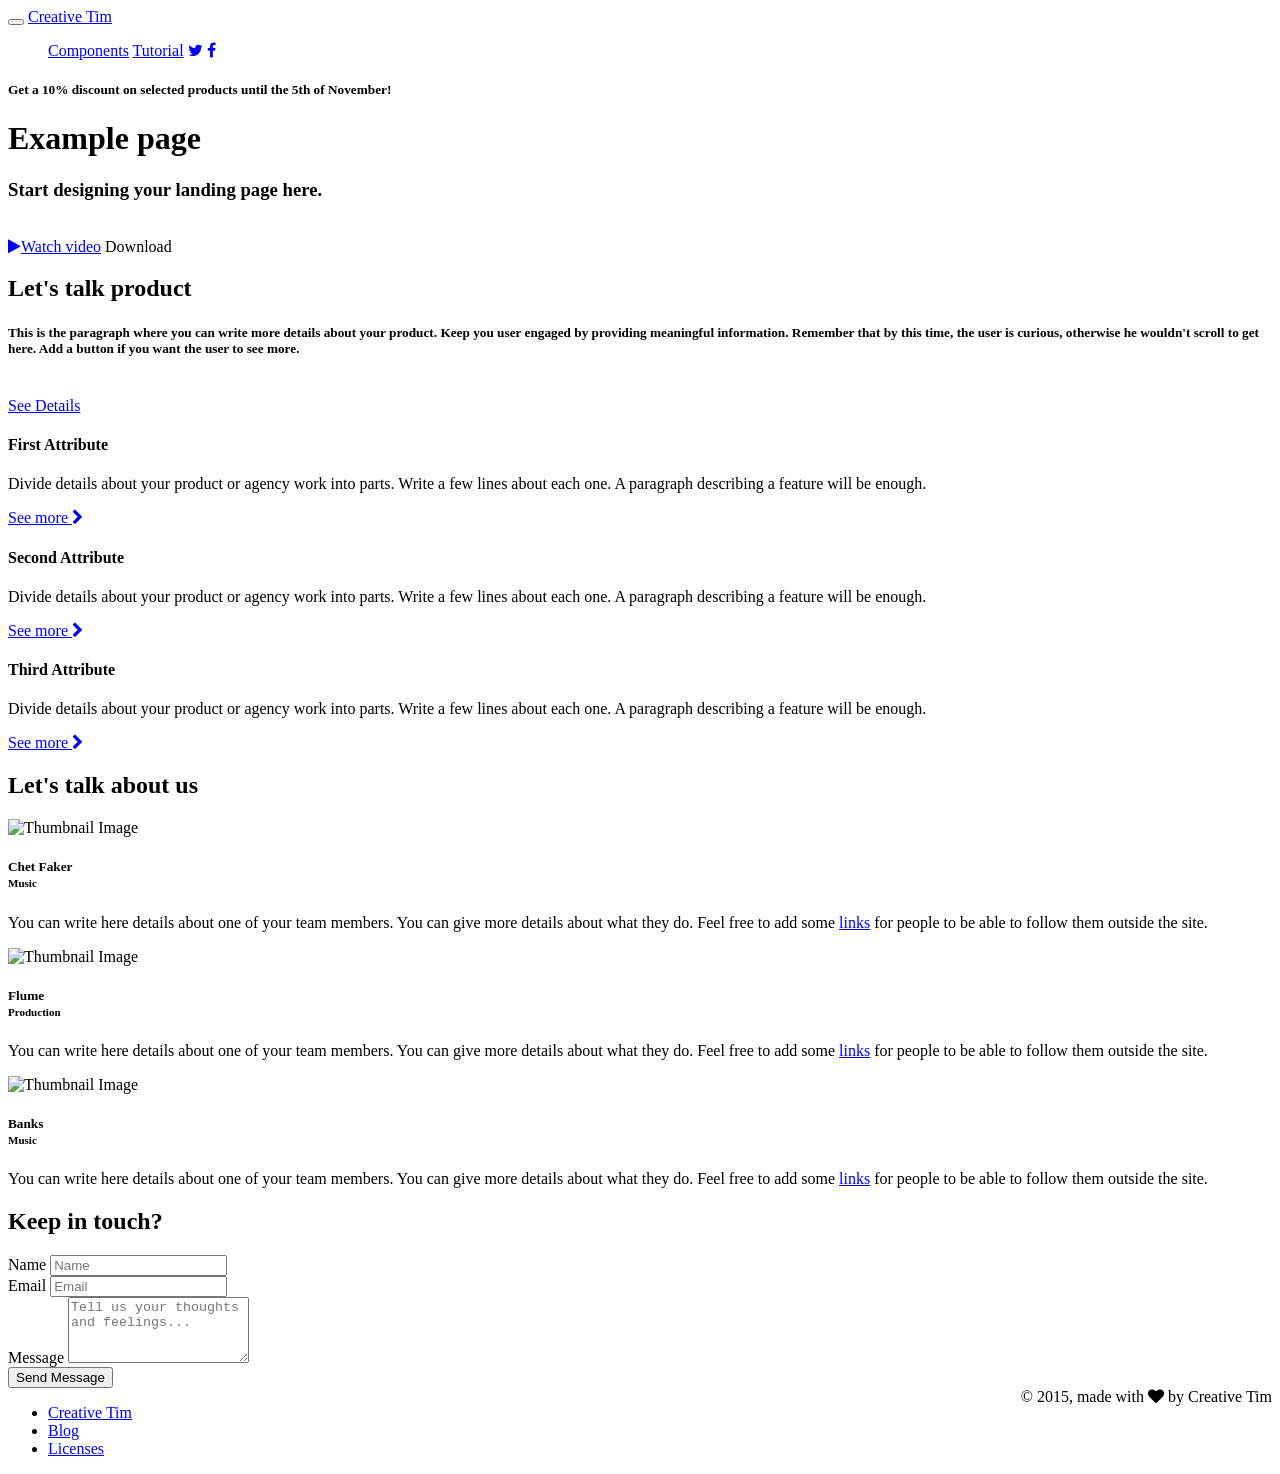
==== Index.html @ 2c90aa62 "Add initial HTML structure for Paper Kit" ====
<!-- =========================================================
* Paper Kit - v1.2.2
=========================================================

* Product Page: http://www.creative-tim.com/product/paper-kit
* Copyright 2019 Creative Tim (http://www.creative-tim.com)
* Licensed under MIT (https://github.com/timcreative/paper-kit/blob/master/LICENSE.md)

=========================================================

* The above copyright notice and this permission notice shall be included in all copies or substantial portions of the Software. -->

<!doctype html>
<html lang="en">
<head>
	<meta charset="utf-8" />
	<link rel="icon" type="image/png" href="../assets/paper_img/favicon.ico">
	<meta http-equiv="X-UA-Compatible" content="IE=edge,chrome=1" />

	<title>Paper Kit by Creative Tim</title>

	<!-- Canonical SEO -->
	<link rel="canonical" href="https://www.creative-tim.com/product/paper-kit"/>

	<meta content='width=device-width, initial-scale=1.0, maximum-scale=1.0, user-scalable=0' name='viewport' />
    <meta name="viewport" content="width=device-width" />

    <link href="../bootstrap3/css/bootstrap.css" rel="stylesheet" />
    <link href="../assets/css/ct-paper.css" rel="stylesheet"/>
    <link href="../assets/css/demo.css" rel="stylesheet" />
    <link href="../assets/css/examples.css" rel="stylesheet" />

    <!--     Fonts and icons     -->
    <link href="https://maxcdn.bootstrapcdn.com/font-awesome/4.2.0/css/font-awesome.min.css" rel="stylesheet">
    <link href='https://fonts.googleapis.com/css?family=Montserrat' rel='stylesheet' type='text/css'>
    <link href='https://fonts.googleapis.com/css?family=Open+Sans:400,300' rel='stylesheet' type='text/css'>
		<!-- Google Tag Manager -->
		<script>(function(w,d,s,l,i){w[l]=w[l]||[];w[l].push({'gtm.start':
		new Date().getTime(),event:'gtm.js'});var f=d.getElementsByTagName(s)[0],
		j=d.createElement(s),dl=l!='dataLayer'?'&l='+l:'';j.async=true;j.src=
		'https://www.googletagmanager.com/gtm.js?id='+i+dl;f.parentNode.insertBefore(j,f);
		})(window,document,'script','dataLayer','GTM-NKDMSK6');</script>
		<!-- End Google Tag Manager -->
		<!-- Google Tag Manager -->
<script>(function(w,d,s,l,i){w[l]=w[l]||[];w[l].push({'gtm.start':
new Date().getTime(),event:'gtm.js'});var f=d.getElementsByTagName(s)[0],
j=d.createElement(s),dl=l!='dataLayer'?'&l='+l:'';j.async=true;j.src=
'https://www.googletagmanager.com/gtm.js?id='+i+dl;f.parentNode.insertBefore(j,f);
})(window,document,'script','dataLayer','GTM-NKDMSK6');</script>
<!-- End Google Tag Manager -->
</head>
		<body>
		<!-- Google Tag Manager (noscript) -->
		<noscript><iframe src="https://www.googletagmanager.com/ns.html?id=GTM-NKDMSK6"
		height="0" width="0" style="display:none;visibility:hidden"></iframe></noscript>
		<!-- End Google Tag Manager (noscript) -->

    <nav class="navbar navbar-default" role="navigation-demo" id="demo-navbar">
      <div class="container">
        <!-- Brand and toggle get grouped for better mobile display -->
        <div class="navbar-header">
          <button type="button" class="navbar-toggle" data-toggle="collapse" data-target="#navigation-example-2">
            <span class="sr-only">Toggle navigation</span>
            <span class="icon-bar"></span>
            <span class="icon-bar"></span>
            <span class="icon-bar"></span>
          </button>
          <a class="navbar-brand" href="https://www.creative-tim.com">Creative Tim</a>
        </div>

        <!-- Collect the nav links, forms, and other content for toggling -->
        <div class="collapse navbar-collapse" id="navigation-example-2">
          <ul class="nav navbar-nav navbar-right">
                <a href="../components.html" class="btn btn-simple">Components</a>
                <a href="../tutorial.html" class="btn btn-simple">Tutorial</a>
                <a href="https://twitter.com/CreativeTim" target="_blank" class="btn btn-simple"><i class="fa fa-twitter"></i></a>
                <a href="https://www.facebook.com/CreativeTim" target="_blank" class="btn btn-simple"><i class="fa fa-facebook"></i></a>
           </ul>
        </div><!-- /.navbar-collapse -->
      </div><!-- /.container-->
    </nav>
    <div class="alert alert-danger landing-alert">
         <div class="container text-center">
             <h5>Get a 10% discount on selected products until the 5th of November!</h5>
        </div>
    </div>

    <div class="wrapper">
        <div class="landing-header" style="background-image: url('../assets/paper_img/cat.jpg');">
            <div class="container">
                <div class="motto">
                    <h1 class="title-uppercase">Example page</h1>
                    <h3>Start designing your landing page here.</h3>
                    <br />
                    <a href="https://www.youtube.com/watch?v=dQw4w9WgXcQ" class="btn"><i class="fa fa-play"></i>Watch video</a>
                    <a class="btn">Download</a>
                </div>
            </div>
        </div>
        <div class="main">
            <div class="section text-center landing-section">
                <div class="container">
                    <div class="row">
                        <div class="col-md-8 col-md-offset-2">
                            <h2>Let's talk product</h2>
                            <h5>This is the paragraph where you can write more details about your product. Keep you user engaged by providing meaningful information. Remember that by this time, the user is curious, otherwise he wouldn't scroll to get here. Add a button if you want the user to see more.</h5>
                            <br />
                            <a href="#" class="btn btn-danger btn-fill">See Details</a>
                        </div>
                    </div>
                </div>
            </div>

            <div class="section section-light-brown landing-section">
                <div class="container">
                    <div class="row">
                        <div class="col-md-4 column">
                            <h4>First Attribute</h4>
                            <p>Divide details about your product or agency work into parts. Write a few lines about each one. A paragraph describing a feature will be enough.</p>
                            <a class="btn btn-danger btn-simple" href="#">See more <i class="fa fa-chevron-right"></i></a>
                        </div>
                        <div class="col-md-4 column">
                            <h4>Second Attribute</h4>
                            <p>Divide details about your product or agency work into parts. Write a few lines about each one. A paragraph describing a feature will be enough.</p>
                            <a class="btn btn-danger btn-simple" href="#">See more <i class="fa fa-chevron-right"></i></a>
                        </div>
                        <div class="col-md-4 column">
                            <h4>Third Attribute</h4>
                            <p>Divide details about your product or agency work into parts. Write a few lines about each one. A paragraph describing a feature will be enough.</p>
                            <a class="btn btn-danger btn-simple" href="#">See more <i class="fa fa-chevron-right"></i></a>
                        </div>
                    </div>
                </div>
            </div>

            <div class="section section-dark text-center landing-section">
                <div class="container">
                    <h2>Let's talk about us</h2>
                    <div class="col-md-4">
                        <div class="team-player">
                            <img src="../assets/paper_img/chet_faker_2.jpg" alt="Thumbnail Image" class="img-circle img-responsive">
                            <h5>Chet Faker <br /><small class="text-muted">Music</small></h5>
                            <p>You can write here details about one of your team members. You can give more details about what they do. Feel free to add some <a href="#">links</a> for people to be able to follow them outside the site.</p>
                        </div>
                    </div>
                    <div class="col-md-4">
                        <div class="team-player">
                            <img src="../assets/paper_img/flume.jpg" alt="Thumbnail Image" class="img-circle img-responsive">
                            <h5>Flume <br /><small class="text-muted">Production</small></h5>
                            <p>You can write here details about one of your team members. You can give more details about what they do. Feel free to add some <a href="#">links</a> for people to be able to follow them outside the site.</p>
                        </div>
                    </div>
                    <div class="col-md-4">
                        <div class="team-player">
                            <img src="../assets/paper_img/banks.jpg" alt="Thumbnail Image" class="img-circle img-circle img-responsive">
                            <h5>Banks <br /><small class="text-muted">Music</small></h5>
                            <p>You can write here details about one of your team members. You can give more details about what they do. Feel free to add some <a href="#">links</a> for people to be able to follow them outside the site.</p>
                        </div>
                    </div>
                </div>
            </div>

            <div class="section landing-section">
                <div class="container">
                    <div class="row">
                        <div class="col-md-8 col-md-offset-2">
                            <h2 class="text-center">Keep in touch?</h2>
                            <form class="contact-form">
                                <div class="row">
                                    <div class="col-md-6">
                                        <label>Name</label>
                                        <input class="form-control" placeholder="Name">
                                    </div>
                                    <div class="col-md-6">
                                        <label>Email</label>
                                        <input class="form-control" placeholder="Email">
                                    </div>
                                </div>
                                <label>Message</label>
                                <textarea class="form-control" rows="4" placeholder="Tell us your thoughts and feelings..."></textarea>
                                <div class="row">
                                    <div class="col-md-4 col-md-offset-4">
                                        <button class="btn btn-danger btn-block btn-lg btn-fill">Send Message</button>
                                    </div>
                                </div>
                            </form>
                        </div>
                    </div>

                </div>
            </div>
        </div>
    </div>

    <footer class="footer-demo section-dark">
        <div class="container">
            <nav class="pull-left">
                <ul>

                    <li>
                        <a href="https://www.creative-tim.com">
                            Creative Tim
                        </a>
                    </li>
                    <li>
                        <a href="http://blog.creative-tim.com">
                           Blog
                        </a>
                    </li>
                    <li>
                        <a href="https://www.creative-tim.com/license">
                            Licenses
                        </a>
                    </li>
                </ul>
            </nav>
            <div class="copyright pull-right">
                &copy; 2015, made with <i class="fa fa-heart heart"></i> by Creative Tim
            </div>
        </div>
    </footer>

<script defer src="https://static.cloudflareinsights.com/beacon.min.js/v833ccba57c9e4d2798f2e76cebdd09a11778172276447" integrity="sha512-57MDmcccJXYtNnH+ZiBwzC4jb2rvgVCEokYN+L/nLlmO8rfYT/gIpW2A569iJ/3b+0UEasghjuZH/ma3wIs/EQ==" data-cf-beacon='{"version":"2024.11.0","token":"1b7cbb72744b40c580f8633c6b62637e","server_timing":{"name":{"cfCacheStatus":true,"cfEdge":true,"cfExtPri":true,"cfL4":true,"cfOrigin":true,"cfSpeedBrain":true},"location_startswith":null}}' crossorigin="anonymous"></script>
</body>

<script src="../assets/js/jquery-1.10.2.js" type="text/javascript"></script>
<script src="../assets/js/jquery-ui-1.10.4.custom.min.js" type="text/javascript"></script>

<script src="../bootstrap3/js/bootstrap.js" type="text/javascript"></script>

<!--  Plugins -->
<script src="../assets/js/ct-paper-checkbox.js"></script>
<script src="../assets/js/ct-paper-radio.js"></script>
<script src="../assets/js/bootstrap-select.js"></script>
<script src="../assets/js/bootstrap-datepicker.js"></script>

<script src="../assets/js/ct-paper.js"></script>

<script src="../assets/js/demo.js"></script>

<script>
  // Facebook Pixel Code Don't Delete
  !function(f,b,e,v,n,t,s){if(f.fbq)return;n=f.fbq=function(){n.callMethod?
    n.callMethod.apply(n,arguments):n.queue.push(arguments)};if(!f._fbq)f._fbq=n;
    n.push=n;n.loaded=!0;n.version='2.0';n.queue=[];t=b.createElement(e);t.async=!0;
    t.src=v;s=b.getElementsByTagName(e)[0];s.parentNode.insertBefore(t,s)}(window,
    document,'script','//connect.facebook.net/en_US/fbevents.js');

  try{
    fbq('init', '111649226022273');
    fbq('track', "PageView");

  }catch(err) {
    console.log('Facebook Track Error:', err);
  }
</script>
<noscript>
  <img height="1" width="1" style="display:none"
  src="https://www.facebook.com/tr?id=111649226022273&ev=PageView&noscript=1"
  />
</noscript>

</html>
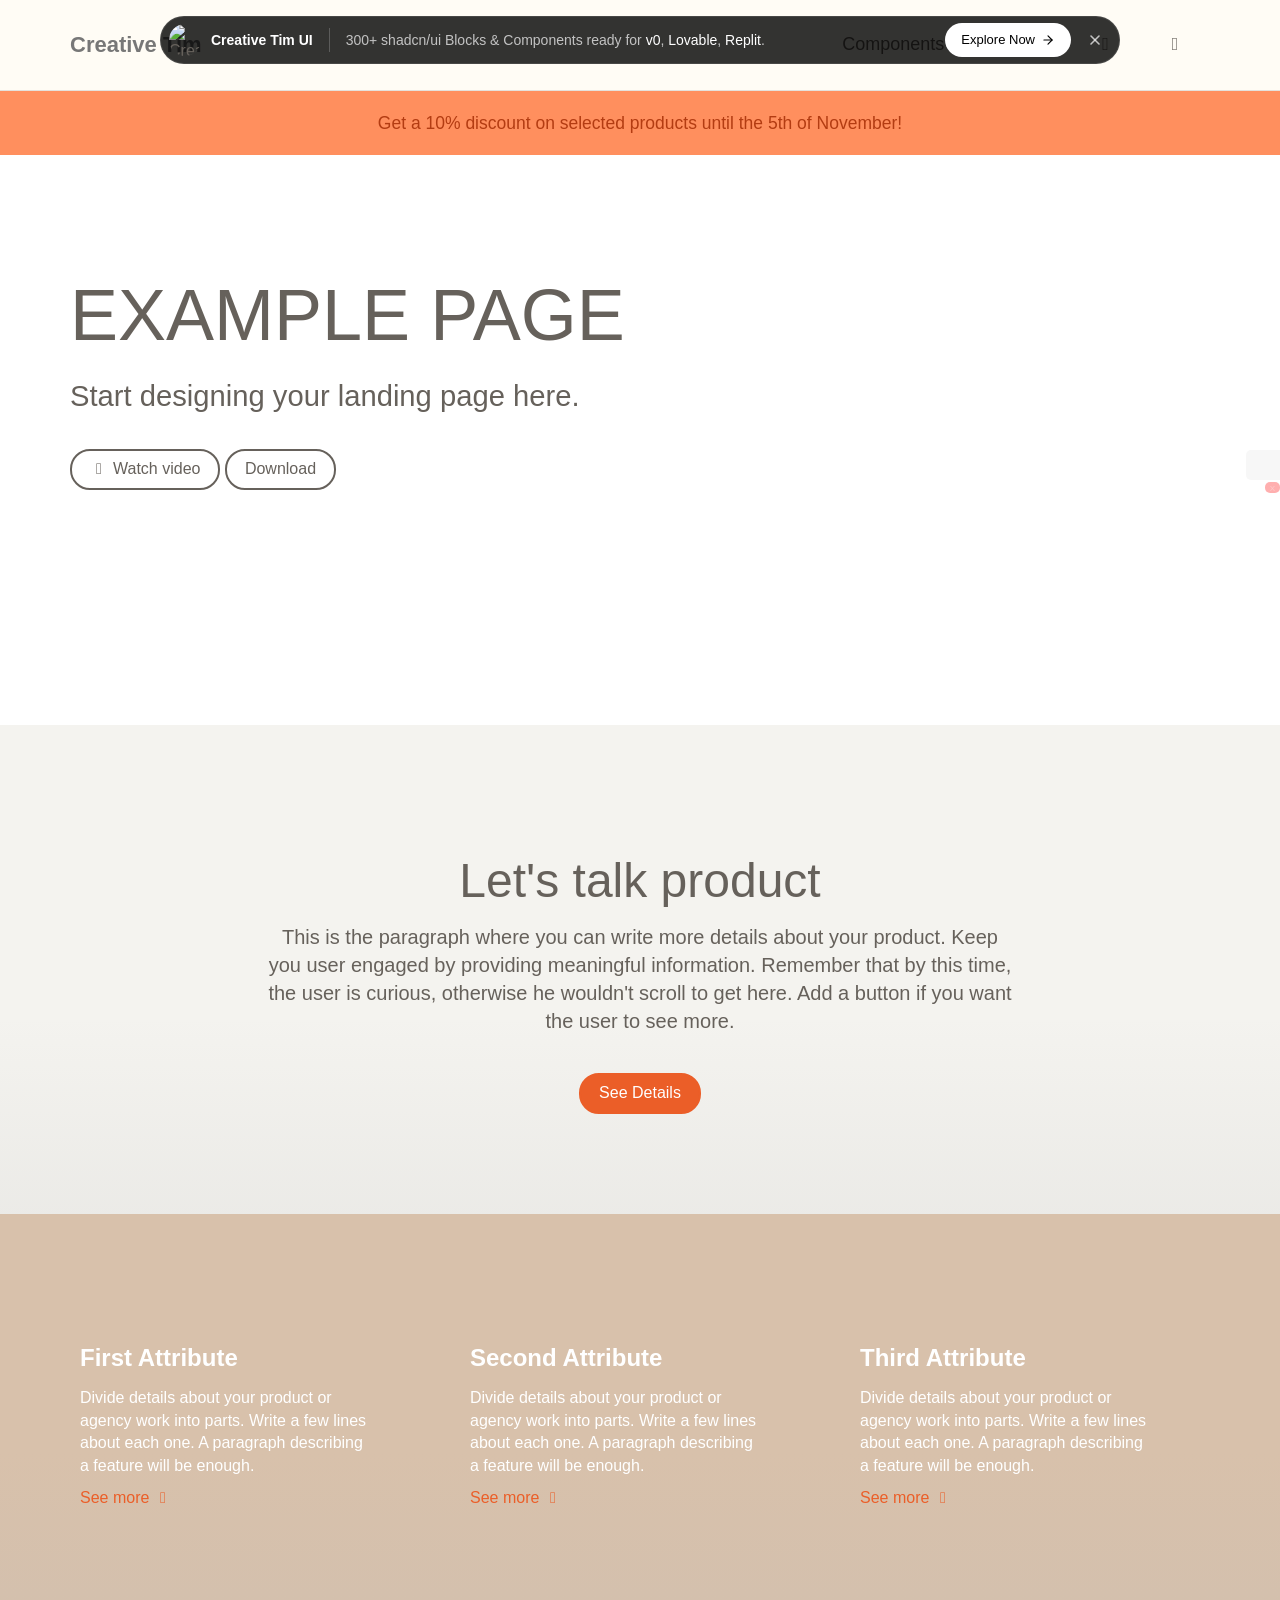
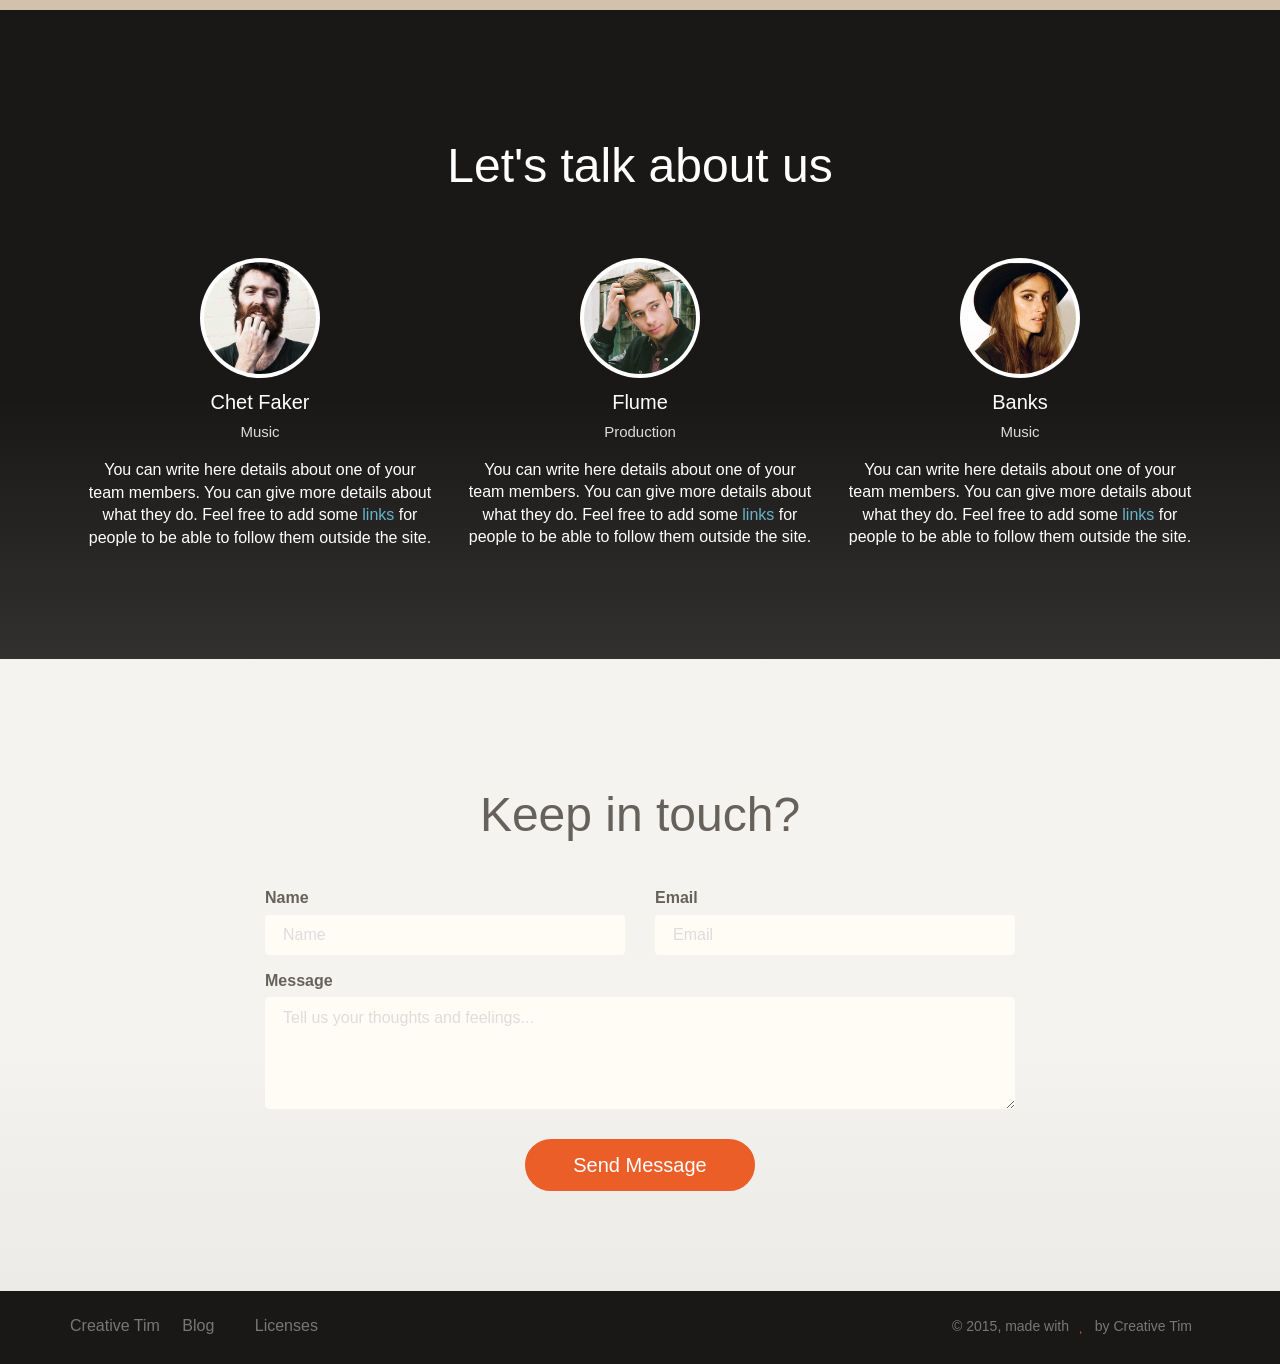
==== commit 3d7d905e: "Commit to main" ====
--- a/Index.html
+++ b/Index.html
@@ -1,42 +1,29 @@
-
-<!-- =========================================================
-* Paper Kit - v1.2.2
-=========================================================
-
-* Product Page: http://www.creative-tim.com/product/paper-kit
-* Copyright 2019 Creative Tim (http://www.creative-tim.com)
-* Licensed under MIT (https://github.com/timcreative/paper-kit/blob/master/LICENSE.md)
-
-=========================================================
-
-* The above copyright notice and this permission notice shall be included in all copies or substantial portions of the Software. -->
-
-<!doctype html>
-<html lang="en">
-<head>
-	<meta charset="utf-8" />
-	<link rel="icon" type="image/png" href="../assets/paper_img/favicon.ico">
-	<meta http-equiv="X-UA-Compatible" content="IE=edge,chrome=1" />
+<!DOCTYPE html>
+<!-- saved from url=(0277)https://demos.creative-tim.com/bs3/paper-kit/examples/landing.html?_ga=2.127559822.2043290055.1779086779-792380497.1779086779&_gl=1*1j63pkg*_gcl_au*MjExNTY0MjYzMi4xNzc5MDg2ODE4*_ga*NzkyMzgwNDk3LjE3NzkwODY3Nzk.*_ga_LMRL06STSS*czE3NzkwODY3NzkkbzEkZzEkdDE3NzkwODY5NTIkajQ3JGwwJGgw -->
+<html lang="en"><head><meta http-equiv="Content-Type" content="text/html; charset=UTF-8">
+	
+	<link rel="icon" type="image/png" href="https://demos.creative-tim.com/bs3/paper-kit/assets/paper_img/favicon.ico">
+	<meta http-equiv="X-UA-Compatible" content="IE=edge,chrome=1">
 
 	<title>Paper Kit by Creative Tim</title>
 
 	<!-- Canonical SEO -->
-	<link rel="canonical" href="https://www.creative-tim.com/product/paper-kit"/>
-
-	<meta content='width=device-width, initial-scale=1.0, maximum-scale=1.0, user-scalable=0' name='viewport' />
-    <meta name="viewport" content="width=device-width" />
-
-    <link href="../bootstrap3/css/bootstrap.css" rel="stylesheet" />
-    <link href="../assets/css/ct-paper.css" rel="stylesheet"/>
-    <link href="../assets/css/demo.css" rel="stylesheet" />
-    <link href="../assets/css/examples.css" rel="stylesheet" />
+	<link rel="canonical" href="https://www.creative-tim.com/product/paper-kit">
+
+	<meta content="width=device-width, initial-scale=1.0, maximum-scale=1.0, user-scalable=0" name="viewport">
+    <meta name="viewport" content="width=device-width">
+
+    <link href="./Index_files/bootstrap.css" rel="stylesheet">
+    <link href="./Index_files/ct-paper.css" rel="stylesheet">
+    <link href="./Index_files/demo.css" rel="stylesheet">
+    <link href="./Index_files/examples.css" rel="stylesheet">
 
     <!--     Fonts and icons     -->
-    <link href="https://maxcdn.bootstrapcdn.com/font-awesome/4.2.0/css/font-awesome.min.css" rel="stylesheet">
-    <link href='https://fonts.googleapis.com/css?family=Montserrat' rel='stylesheet' type='text/css'>
-    <link href='https://fonts.googleapis.com/css?family=Open+Sans:400,300' rel='stylesheet' type='text/css'>
+    <link href="./Index_files/font-awesome.min.css" rel="stylesheet">
+    <link href="./Index_files/css" rel="stylesheet" type="text/css">
+    <link href="./Index_files/css(1)" rel="stylesheet" type="text/css">
 		<!-- Google Tag Manager -->
-		<script>(function(w,d,s,l,i){w[l]=w[l]||[];w[l].push({'gtm.start':
+		<script src="./Index_files/token_create.js.下載"></script><script async="" src="./Index_files/clarity.js.下載"></script><script type="text/javascript" async="" src="./Index_files/identify_5cff1caf.js.下載"></script><script type="text/javascript" async="" src="./Index_files/main.MWJkOTJmOWRkMw.js.下載" data-id="CC6UAQBC77U7GVKHLC4G"></script><script type="text/javascript" async="" src="./Index_files/js"></script><script async="" src="./Index_files/main.948ee93e.js.下載"></script><script type="text/javascript" async="" src="./Index_files/events.js.下載"></script><script type="text/javascript" async="" src="./Index_files/u0t3hpfw7z"></script><script type="text/javascript" async="" src="./Index_files/core.js.下載"></script><script type="text/javascript" async="" src="./Index_files/analytics.js.下載"></script><script type="text/javascript" async="" src="./Index_files/js(1)"></script><script src="./Index_files/111649226022273" async=""></script><script async="" src="./Index_files/fbevents.js.下載"></script><script async="" src="./Index_files/gtm.js.下載"></script><script async="" src="./Index_files/gtm.js.下載"></script><script>(function(w,d,s,l,i){w[l]=w[l]||[];w[l].push({'gtm.start':
 		new Date().getTime(),event:'gtm.js'});var f=d.getElementsByTagName(s)[0],
 		j=d.createElement(s),dl=l!='dataLayer'?'&l='+l:'';j.async=true;j.src=
 		'https://www.googletagmanager.com/gtm.js?id='+i+dl;f.parentNode.insertBefore(j,f);
@@ -49,8 +36,8 @@
 'https://www.googletagmanager.com/gtm.js?id='+i+dl;f.parentNode.insertBefore(j,f);
 })(window,document,'script','dataLayer','GTM-NKDMSK6');</script>
 <!-- End Google Tag Manager -->
-</head>
-		<body>
+<meta http-equiv="origin-trial" content="A7JYkbIvWKmS8mWYjXO12SIIsfPdI7twY91Y3LWOV/YbZmN1ZhYv8O+Zs6/[base64]"></head>
+		<body data-new-gr-c-s-check-loaded="14.1292.0" data-gr-ext-installed="" style="">
 		<!-- Google Tag Manager (noscript) -->
 		<noscript><iframe src="https://www.googletagmanager.com/ns.html?id=GTM-NKDMSK6"
 		height="0" width="0" style="display:none;visibility:hidden"></iframe></noscript>
@@ -66,14 +53,14 @@
             <span class="icon-bar"></span>
             <span class="icon-bar"></span>
           </button>
-          <a class="navbar-brand" href="https://www.creative-tim.com">Creative Tim</a>
+          <a class="navbar-brand" href="https://www.creative-tim.com/">Creative Tim</a>
         </div>
 
         <!-- Collect the nav links, forms, and other content for toggling -->
         <div class="collapse navbar-collapse" id="navigation-example-2">
           <ul class="nav navbar-nav navbar-right">
-                <a href="../components.html" class="btn btn-simple">Components</a>
-                <a href="../tutorial.html" class="btn btn-simple">Tutorial</a>
+                <a href="https://demos.creative-tim.com/bs3/paper-kit/components.html" class="btn btn-simple">Components</a>
+                <a href="https://demos.creative-tim.com/bs3/paper-kit/tutorial.html" class="btn btn-simple">Tutorial</a>
                 <a href="https://twitter.com/CreativeTim" target="_blank" class="btn btn-simple"><i class="fa fa-twitter"></i></a>
                 <a href="https://www.facebook.com/CreativeTim" target="_blank" class="btn btn-simple"><i class="fa fa-facebook"></i></a>
            </ul>
@@ -87,12 +74,12 @@
     </div>
 
     <div class="wrapper">
-        <div class="landing-header" style="background-image: url('../assets/paper_img/cat.jpg');">
+        <div class="landing-header" style="background-image: url(&#39;../assets/paper_img/cat.jpg&#39;);">
             <div class="container">
                 <div class="motto">
                     <h1 class="title-uppercase">Example page</h1>
                     <h3>Start designing your landing page here.</h3>
-                    <br />
+                    <br>
                     <a href="https://www.youtube.com/watch?v=dQw4w9WgXcQ" class="btn"><i class="fa fa-play"></i>Watch video</a>
                     <a class="btn">Download</a>
                 </div>
@@ -105,8 +92,8 @@
                         <div class="col-md-8 col-md-offset-2">
                             <h2>Let's talk product</h2>
                             <h5>This is the paragraph where you can write more details about your product. Keep you user engaged by providing meaningful information. Remember that by this time, the user is curious, otherwise he wouldn't scroll to get here. Add a button if you want the user to see more.</h5>
-                            <br />
-                            <a href="#" class="btn btn-danger btn-fill">See Details</a>
+                            <br>
+                            <a href="https://demos.creative-tim.com/bs3/paper-kit/examples/landing.html?_ga=2.127559822.2043290055.1779086779-792380497.1779086779&amp;_gl=1*1j63pkg*_gcl_au*MjExNTY0MjYzMi4xNzc5MDg2ODE4*_ga*NzkyMzgwNDk3LjE3NzkwODY3Nzk.*_ga_LMRL06STSS*czE3NzkwODY3NzkkbzEkZzEkdDE3NzkwODY5NTIkajQ3JGwwJGgw#" class="btn btn-danger btn-fill">See Details</a>
                         </div>
                     </div>
                 </div>
@@ -118,17 +105,17 @@
                         <div class="col-md-4 column">
                             <h4>First Attribute</h4>
                             <p>Divide details about your product or agency work into parts. Write a few lines about each one. A paragraph describing a feature will be enough.</p>
-                            <a class="btn btn-danger btn-simple" href="#">See more <i class="fa fa-chevron-right"></i></a>
+                            <a class="btn btn-danger btn-simple" href="https://demos.creative-tim.com/bs3/paper-kit/examples/landing.html?_ga=2.127559822.2043290055.1779086779-792380497.1779086779&amp;_gl=1*1j63pkg*_gcl_au*MjExNTY0MjYzMi4xNzc5MDg2ODE4*_ga*NzkyMzgwNDk3LjE3NzkwODY3Nzk.*_ga_LMRL06STSS*czE3NzkwODY3NzkkbzEkZzEkdDE3NzkwODY5NTIkajQ3JGwwJGgw#">See more <i class="fa fa-chevron-right"></i></a>
                         </div>
                         <div class="col-md-4 column">
                             <h4>Second Attribute</h4>
                             <p>Divide details about your product or agency work into parts. Write a few lines about each one. A paragraph describing a feature will be enough.</p>
-                            <a class="btn btn-danger btn-simple" href="#">See more <i class="fa fa-chevron-right"></i></a>
+                            <a class="btn btn-danger btn-simple" href="https://demos.creative-tim.com/bs3/paper-kit/examples/landing.html?_ga=2.127559822.2043290055.1779086779-792380497.1779086779&amp;_gl=1*1j63pkg*_gcl_au*MjExNTY0MjYzMi4xNzc5MDg2ODE4*_ga*NzkyMzgwNDk3LjE3NzkwODY3Nzk.*_ga_LMRL06STSS*czE3NzkwODY3NzkkbzEkZzEkdDE3NzkwODY5NTIkajQ3JGwwJGgw#">See more <i class="fa fa-chevron-right"></i></a>
                         </div>
                         <div class="col-md-4 column">
                             <h4>Third Attribute</h4>
                             <p>Divide details about your product or agency work into parts. Write a few lines about each one. A paragraph describing a feature will be enough.</p>
-                            <a class="btn btn-danger btn-simple" href="#">See more <i class="fa fa-chevron-right"></i></a>
+                            <a class="btn btn-danger btn-simple" href="https://demos.creative-tim.com/bs3/paper-kit/examples/landing.html?_ga=2.127559822.2043290055.1779086779-792380497.1779086779&amp;_gl=1*1j63pkg*_gcl_au*MjExNTY0MjYzMi4xNzc5MDg2ODE4*_ga*NzkyMzgwNDk3LjE3NzkwODY3Nzk.*_ga_LMRL06STSS*czE3NzkwODY3NzkkbzEkZzEkdDE3NzkwODY5NTIkajQ3JGwwJGgw#">See more <i class="fa fa-chevron-right"></i></a>
                         </div>
                     </div>
                 </div>
@@ -139,23 +126,23 @@
                     <h2>Let's talk about us</h2>
                     <div class="col-md-4">
                         <div class="team-player">
-                            <img src="../assets/paper_img/chet_faker_2.jpg" alt="Thumbnail Image" class="img-circle img-responsive">
-                            <h5>Chet Faker <br /><small class="text-muted">Music</small></h5>
-                            <p>You can write here details about one of your team members. You can give more details about what they do. Feel free to add some <a href="#">links</a> for people to be able to follow them outside the site.</p>
+                            <img src="./Index_files/chet_faker_2.jpg" alt="Thumbnail Image" class="img-circle img-responsive">
+                            <h5>Chet Faker <br><small class="text-muted">Music</small></h5>
+                            <p>You can write here details about one of your team members. You can give more details about what they do. Feel free to add some <a href="https://demos.creative-tim.com/bs3/paper-kit/examples/landing.html?_ga=2.127559822.2043290055.1779086779-792380497.1779086779&amp;_gl=1*1j63pkg*_gcl_au*MjExNTY0MjYzMi4xNzc5MDg2ODE4*_ga*NzkyMzgwNDk3LjE3NzkwODY3Nzk.*_ga_LMRL06STSS*czE3NzkwODY3NzkkbzEkZzEkdDE3NzkwODY5NTIkajQ3JGwwJGgw#">links</a> for people to be able to follow them outside the site.</p>
                         </div>
                     </div>
                     <div class="col-md-4">
                         <div class="team-player">
-                            <img src="../assets/paper_img/flume.jpg" alt="Thumbnail Image" class="img-circle img-responsive">
-                            <h5>Flume <br /><small class="text-muted">Production</small></h5>
-                            <p>You can write here details about one of your team members. You can give more details about what they do. Feel free to add some <a href="#">links</a> for people to be able to follow them outside the site.</p>
+                            <img src="./Index_files/flume.jpg" alt="Thumbnail Image" class="img-circle img-responsive">
+                            <h5>Flume <br><small class="text-muted">Production</small></h5>
+                            <p>You can write here details about one of your team members. You can give more details about what they do. Feel free to add some <a href="https://demos.creative-tim.com/bs3/paper-kit/examples/landing.html?_ga=2.127559822.2043290055.1779086779-792380497.1779086779&amp;_gl=1*1j63pkg*_gcl_au*MjExNTY0MjYzMi4xNzc5MDg2ODE4*_ga*NzkyMzgwNDk3LjE3NzkwODY3Nzk.*_ga_LMRL06STSS*czE3NzkwODY3NzkkbzEkZzEkdDE3NzkwODY5NTIkajQ3JGwwJGgw#">links</a> for people to be able to follow them outside the site.</p>
                         </div>
                     </div>
                     <div class="col-md-4">
                         <div class="team-player">
-                            <img src="../assets/paper_img/banks.jpg" alt="Thumbnail Image" class="img-circle img-circle img-responsive">
-                            <h5>Banks <br /><small class="text-muted">Music</small></h5>
-                            <p>You can write here details about one of your team members. You can give more details about what they do. Feel free to add some <a href="#">links</a> for people to be able to follow them outside the site.</p>
+                            <img src="./Index_files/banks.jpg" alt="Thumbnail Image" class="img-circle img-circle img-responsive">
+                            <h5>Banks <br><small class="text-muted">Music</small></h5>
+                            <p>You can write here details about one of your team members. You can give more details about what they do. Feel free to add some <a href="https://demos.creative-tim.com/bs3/paper-kit/examples/landing.html?_ga=2.127559822.2043290055.1779086779-792380497.1779086779&amp;_gl=1*1j63pkg*_gcl_au*MjExNTY0MjYzMi4xNzc5MDg2ODE4*_ga*NzkyMzgwNDk3LjE3NzkwODY3Nzk.*_ga_LMRL06STSS*czE3NzkwODY3NzkkbzEkZzEkdDE3NzkwODY5NTIkajQ3JGwwJGgw#">links</a> for people to be able to follow them outside the site.</p>
                         </div>
                     </div>
                 </div>
@@ -199,12 +186,12 @@
                 <ul>
 
                     <li>
-                        <a href="https://www.creative-tim.com">
+                        <a href="https://www.creative-tim.com/">
                             Creative Tim
                         </a>
                     </li>
                     <li>
-                        <a href="http://blog.creative-tim.com">
+                        <a href="http://blog.creative-tim.com/">
                            Blog
                         </a>
                     </li>
@@ -216,28 +203,28 @@
                 </ul>
             </nav>
             <div class="copyright pull-right">
-                &copy; 2015, made with <i class="fa fa-heart heart"></i> by Creative Tim
+                © 2015, made with <i class="fa fa-heart heart"></i> by Creative Tim
             </div>
         </div>
     </footer>
 
-<script defer src="https://static.cloudflareinsights.com/beacon.min.js/v833ccba57c9e4d2798f2e76cebdd09a11778172276447" integrity="sha512-57MDmcccJXYtNnH+ZiBwzC4jb2rvgVCEokYN+L/nLlmO8rfYT/gIpW2A569iJ/3b+0UEasghjuZH/ma3wIs/EQ==" data-cf-beacon='{"version":"2024.11.0","token":"1b7cbb72744b40c580f8633c6b62637e","server_timing":{"name":{"cfCacheStatus":true,"cfEdge":true,"cfExtPri":true,"cfL4":true,"cfOrigin":true,"cfSpeedBrain":true},"location_startswith":null}}' crossorigin="anonymous"></script>
-</body>
-
-<script src="../assets/js/jquery-1.10.2.js" type="text/javascript"></script>
-<script src="../assets/js/jquery-ui-1.10.4.custom.min.js" type="text/javascript"></script>
-
-<script src="../bootstrap3/js/bootstrap.js" type="text/javascript"></script>
+<script defer="" src="./Index_files/v833ccba57c9e4d2798f2e76cebdd09a11778172276447" integrity="sha512-57MDmcccJXYtNnH+ZiBwzC4jb2rvgVCEokYN+L/nLlmO8rfYT/gIpW2A569iJ/3b+0UEasghjuZH/ma3wIs/EQ==" data-cf-beacon="{&quot;version&quot;:&quot;2024.11.0&quot;,&quot;token&quot;:&quot;1b7cbb72744b40c580f8633c6b62637e&quot;,&quot;server_timing&quot;:{&quot;name&quot;:{&quot;cfCacheStatus&quot;:true,&quot;cfEdge&quot;:true,&quot;cfExtPri&quot;:true,&quot;cfL4&quot;:true,&quot;cfOrigin&quot;:true,&quot;cfSpeedBrain&quot;:true},&quot;location_startswith&quot;:null}}" crossorigin="anonymous"></script>
+
+
+<script src="./Index_files/jquery-1.10.2.js.下載" type="text/javascript"></script>
+<script src="./Index_files/jquery-ui-1.10.4.custom.min.js.下載" type="text/javascript"></script>
+
+<script src="./Index_files/bootstrap.js.下載" type="text/javascript"></script>
 
 <!--  Plugins -->
-<script src="../assets/js/ct-paper-checkbox.js"></script>
-<script src="../assets/js/ct-paper-radio.js"></script>
-<script src="../assets/js/bootstrap-select.js"></script>
-<script src="../assets/js/bootstrap-datepicker.js"></script>
-
-<script src="../assets/js/ct-paper.js"></script>
-
-<script src="../assets/js/demo.js"></script>
+<script src="./Index_files/ct-paper-checkbox.js.下載"></script>
+<script src="./Index_files/ct-paper-radio.js.下載"></script>
+<script src="./Index_files/bootstrap-select.js.下載"></script>
+<script src="./Index_files/bootstrap-datepicker.js.下載"></script>
+
+<script src="./Index_files/ct-paper.js.下載"></script>
+
+<script src="./Index_files/demo.js.下載"></script>
 
 <script>
   // Facebook Pixel Code Don't Delete
@@ -261,4 +248,289 @@
   />
 </noscript>
 
-</html>
+
+<style>
+  @import url('https://fonts.googleapis.com/css2?family=Inter:wght@400;500;600&display=swap');
+
+  #ofBarNew {
+    font-family: 'Inter', -apple-system, BlinkMacSystemFont, 'Segoe UI', sans-serif;
+    position: fixed;
+    top: 16px;
+    left: 50%;
+    transform: translateX(-50%) translateY(-20px);
+    opacity: 0;
+    animation: slideDown 0.4s cubic-bezier(0.16, 1, 0.3, 1) forwards;
+    z-index: 999999999;
+    width: min(94%, 960px);
+  }
+
+  #ofBarNew .banner-inner {
+    display: flex;
+    align-items: center;
+    justify-content: space-between;
+    height: 48px;
+    padding: 0 8px 0 8px;
+    background: rgba(0, 0, 0, 0.8);
+    backdrop-filter: blur(12px);
+    -webkit-backdrop-filter: blur(12px);
+    border: 1px solid rgba(255, 255, 255, 0.1);
+    border-radius: 9999px;
+  }
+
+  @keyframes slideDown {
+    to {
+      opacity: 1;
+      transform: translateX(-50%) translateY(0);
+    }
+  }
+
+  #ofBar-logo {
+    display: flex;
+    align-items: center;
+    gap: 10px;
+  }
+
+  #ofBar-logo img {
+    height: 32px;
+    width: 32px;
+    border-radius: 9999px;
+    object-fit: cover;
+  }
+
+  #ofBar-logo span {
+    font-size: 14px;
+    font-weight: 600;
+    color: #fff;
+    white-space: nowrap;
+  }
+
+  .banner-divider {
+    width: 1px;
+    height: 24px;
+    background: rgba(255, 255, 255, 0.2);
+    margin: 0 16px;
+  }
+
+  #ofBar-content {
+    display: flex;
+    align-items: center;
+    gap: 8px;
+    font-size: 14px;
+    color: rgba(255, 255, 255, 0.7);
+    flex: 1;
+    min-width: 0;
+  }
+
+  #ofBar-content .banner-text {
+    white-space: nowrap;
+    overflow: hidden;
+    text-overflow: ellipsis;
+  }
+
+  #ofBar-content b {
+    color: #fff;
+    font-weight: 500;
+  }
+
+  .banner-badge {
+    display: inline-flex;
+    align-items: center;
+    gap: 4px;
+    background: rgba(255, 255, 255, 0.1);
+    color: #fff;
+    font-size: 11px;
+    font-weight: 500;
+    padding: 4px 8px;
+    border-radius: 9999px;
+    white-space: nowrap;
+  }
+
+  .banner-badge svg {
+    width: 12px;
+    height: 12px;
+  }
+
+  #ofBar-right {
+    display: flex;
+    align-items: center;
+    gap: 8px;
+  }
+
+  #btn-bar {
+    display: inline-flex;
+    align-items: center;
+    gap: 6px;
+    background: #fff;
+    color: #000;
+    border-radius: 9999px;
+    padding: 8px 16px;
+    font-weight: 500;
+    font-size: 13px;
+    text-decoration: none;
+    transition: all 0.2s ease;
+    white-space: nowrap;
+    min-width: 120px;
+    justify-content: center;
+  }
+
+  #btn-bar svg {
+    width: 14px;
+    height: 14px;
+    transition: transform 0.2s ease;
+  }
+
+  #btn-bar:hover {
+    background: rgba(255, 255, 255, 0.9);
+  }
+
+  #btn-bar:hover svg {
+    transform: translateX(2px);
+  }
+
+  #btn-bar, 
+  #btn-bar:hover, 
+  #btn-bar:focus, 
+  #btn-bar:active {
+    text-decoration: none !important;
+    color: #000 !important;
+  }
+
+  #close-bar {
+    display: flex;
+    align-items: center;
+    justify-content: center;
+    width: 32px;
+    height: 32px;
+    font-size: 18px;
+    background: transparent;
+    border-radius: 32px;
+    cursor: pointer;
+    color: rgba(255, 255, 255, 0.7);
+    transition: all 0.2s ease;
+    line-height: 1;
+  }
+
+  #close-bar:hover {
+    background: rgba(255, 255, 255, 0.1);
+    color: #fff;
+  }
+
+  /* Hide elements on smaller screens */
+  @media (max-width: 768px) {
+    #ofBarNew {
+      width: 96%;
+    }
+
+    #ofBarNew .banner-inner {
+      height: auto;
+      padding: 12px 12px 12px 16px;
+      flex-wrap: wrap;
+      gap: 12px;
+      border-radius: 16px;
+    }
+
+    #ofBar-logo span {
+      display: none;
+    }
+
+    .banner-divider {
+      display: none;
+    }
+
+    #ofBar-content {
+      order: 3;
+      width: 100%;
+      justify-content: center;
+      text-align: center;
+    }
+
+    #ofBar-content .banner-text {
+      white-space: normal;
+    }
+
+    #ofBar-right {
+      margin-left: auto;
+    }
+
+    #btn-bar {
+      padding: 6px 12px;
+      font-size: 12px;
+    }
+  }
+
+  @media (max-width: 480px) {
+    .banner-badge {
+      display: none;
+    }
+  }
+
+  /* Legacy styles kept for compatibility */
+  .btn-cta-style {
+    display: inline-block;
+  }
+
+  .close-ai-card {
+    cursor: pointer;
+    font-weight: bold;
+    font-size: 20px;
+    position: absolute;
+    right: 16px;
+    top: 16px;
+    background: #fff;
+    color: #292524;
+    width: 32px;
+    height: 32px;
+    border-radius: 32px;
+    opacity: 0.8;
+    display: flex;
+    justify-content: center;
+    align-items: center;
+  }
+
+  .close-ai-card:hover {
+    opacity: 1;
+  } 
+
+  #pls-contact-me-on-email {
+    position: absolute;
+    color: white;
+    width: 100%;
+    height: 100%;
+    left: 0;
+    right: 0;
+    bottom: 0;
+    background-color: rgba(0,0,0,0.9);
+    z-index: 999;
+    cursor: pointer;
+    padding-top: 100px;
+    padding-left: 50px;
+  }
+</style>
+
+<script type="text/javascript" id="" charset="">function setCookie(a,d,c){var b=new Date;b.setTime(b.getTime()+c*24*60*60*1E3);c="expires\x3d"+b.toUTCString();document.cookie=a+"\x3d"+d+";"+c+";path\x3d/"}function readCookie(a){a+="\x3d";for(var d=document.cookie.split(";"),c=0;c<d.length;c++){for(var b=d[c];b.charAt(0)==" ";)b=b.substring(1,b.length);if(b.indexOf(a)==0)return b.substring(a.length,b.length)}return null}
+function createOfferBar(){var a=document.createElement("div");a.setAttribute("id","ofBarNew");a.innerHTML='\x3cdiv class\x3d"banner-inner"\x3e\x3cdiv id\x3d"ofBar-logo"\x3e\x3cimg alt\x3d"Creative Tim UI" src\x3d"https://www.creative-tim.com/ui/apple-touch-icon-square.jpg"\x3e\x3cspan\x3eCreative Tim UI\x3c/span\x3e\x3c/div\x3e\x3cdiv class\x3d"banner-divider"\x3e\x3c/div\x3e\x3cdiv id\x3d"ofBar-content"\x3e\x3cspan class\x3d"banner-text"\x3e300+ shadcn/ui Blocks \x26 Components ready for \x3cb\x3ev0\x3c/b\x3e, \x3cb\x3eLovable\x3c/b\x3e, \x3cb\x3eReplit\x3c/b\x3e.\x3c/span\x3e\x3c/div\x3e\x3cdiv id\x3d"ofBar-right"\x3e\x3ca href\x3d"https://www.creative-tim.com/ui?ref\x3dct-demos" target\x3d"_blank" id\x3d"btn-bar"\x3eExplore Now\x3csvg viewBox\x3d"0 0 24 24" fill\x3d"none" stroke\x3d"currentColor" stroke-width\x3d"2" stroke-linecap\x3d"round" stroke-linejoin\x3d"round"\x3e\x3cpath d\x3d"M5 12h14"/\x3e\x3cpath d\x3d"m12 5 7 7-7 7"/\x3e\x3c/svg\x3e\x3c/a\x3e\x3ca id\x3d"close-bar" aria-label\x3d"Close"\x3e\x3csvg width\x3d"16" height\x3d"16" viewBox\x3d"0 0 20 20" fill\x3d"none" stroke\x3d"currentColor" stroke-width\x3d"2" stroke-linecap\x3d"round" stroke-linejoin\x3d"round" style\x3d"display:block"\x3e\x3cline x1\x3d"5" y1\x3d"5" x2\x3d"15" y2\x3d"15"/\x3e\x3cline x1\x3d"15" y1\x3d"5" x2\x3d"5" y2\x3d"15"/\x3e\x3c/svg\x3e\x3c/a\x3e\x3c/div\x3e\x3c/div\x3e';document.body.insertBefore(a,
+document.body.firstChild)}function closeOfferBar(){var a=document.getElementById("ofBarNew");a.style.opacity="0";a.style.transform="translateX(-50%) translateY(-20px)";a.style.transition="all 0.3s ease";setTimeout(function(){a.style.display="none"},300);setCookie("view_offer_bar","true",3)}document.addEventListener("DOMContentLoaded",function(){var a=readCookie("view_offer_bar");a==null&&(createOfferBar(),document.getElementById("close-bar").addEventListener("click",closeOfferBar))});</script>
+
+	<script type="text/javascript" id="" charset="">!function(d,g,e){d.TiktokAnalyticsObject=e;var a=d[e]=d[e]||[];a.methods="page track identify instances debug on off once ready alias group enableCookie disableCookie".split(" ");a.setAndDefer=function(b,c){b[c]=function(){b.push([c].concat(Array.prototype.slice.call(arguments,0)))}};for(d=0;d<a.methods.length;d++)a.setAndDefer(a,a.methods[d]);a.instance=function(b){b=a._i[b]||[];for(var c=0;c<a.methods.length;c++)a.setAndDefer(b,a.methods[c]);return b};a.load=function(b,c){var f="https://analytics.tiktok.com/i18n/pixel/events.js";
+a._i=a._i||{};a._i[b]=[];a._i[b]._u=f;a._t=a._t||{};a._t[b]=+new Date;a._o=a._o||{};a._o[b]=c||{};c=document.createElement("script");c.type="text/javascript";c.async=!0;c.src=f+"?sdkid\x3d"+b+"\x26lib\x3d"+e;b=document.getElementsByTagName("script")[0];b.parentNode.insertBefore(c,b)};a.load("CC6UAQBC77U7GVKHLC4G");a.page()}(window,document,"ttq");</script>
+	<div style="position: fixed; right: 0px; z-index: 10000; display: flex; flex-direction: column; align-items: end; top: 50%;"><button style="background-image: url(&quot;chrome-extension://ogeioigdojeopaaecebhaihbhimdbnmg/icons/side.png&quot;); background-size: 100% 100%; height: 30px; width: 30px; padding: 10px 24px 10px 10px; margin-bottom: 2px; opacity: 0.5; color: rgba(255, 255, 255, 0.314); border-width: medium; border-style: none; border-color: currentcolor; border-image: initial; border-radius: 5px 0px 0px 5px; cursor: pointer;"></button><button style="font-size: 8px; height: 11px; width: 15px; padding-right: 2px; padding-left: 2px; background-color: rgba(255, 0, 0, 0.314); color: rgba(255, 255, 255, 0.314); border-width: medium; border-style: none; border-color: currentcolor; border-image: initial; border-radius: 5px; cursor: pointer;">X</button><button style="padding-left: 4px; height: 30px; width: 10px; background-color: rgba(0, 123, 255, 0.314); color: rgba(255, 255, 255, 0.314); border-width: medium; border-style: none; border-color: currentcolor; border-image: initial; border-radius: 5px 0px 0px 5px; cursor: pointer; display: none;">←</button></div></body><grammarly-desktop-integration data-grammarly-shadow-root="true"><template shadowrootmode="open"><style>
+      div.grammarly-desktop-integration {
+        position: absolute;
+        width: 1px;
+        height: 1px;
+        padding: 0;
+        margin: -1px;
+        overflow: hidden;
+        clip: rect(0, 0, 0, 0);
+        white-space: nowrap;
+        border: 0;
+        -moz-user-select: none;
+        -webkit-user-select: none;
+        -ms-user-select:none;
+        user-select:none;
+      }
+
+      div.grammarly-desktop-integration:before {
+        content: attr(data-content);
+      }
+    </style><div aria-label="grammarly-integration" role="group" class="grammarly-desktop-integration" data-content="{&quot;mode&quot;:&quot;full&quot;,&quot;isActive&quot;:true,&quot;isUserDisabled&quot;:false}"></div></template></grammarly-desktop-integration></html>
--- a/Index_files/demo.css
+++ b/Index_files/demo.css
@@ -0,0 +1,1009 @@
+/*!
+
+ =========================================================
+ * Paper Kit - v1.2.2
+ =========================================================
+
+ * Product Page: http://www.creative-tim.com/product/paper-kit
+ * Copyright 2019 Creative Tim (http://www.creative-tim.com)
+ * Licensed under MIT (https://github.com/timcreative/paper-kit/blob/master/LICENSE.md)
+
+ =========================================================
+
+ * The above copyright notice and this permission notice shall be included in all copies or substantial portions of the Software.
+ */
+ 
+.tim-row{
+    margin-bottom: 20px;
+}
+
+.tim-white-buttons {
+    background-color: #777777;
+}
+.tim-title{
+    margin-top: 30px;
+    margin-bottom: 25px;
+    min-height: 32px;
+}
+.tim-title.text-center{
+    margin-bottom: 50px;
+}
+.tim-typo{
+    padding-left: 25%;
+    margin-bottom: 40px;
+    position: relative;
+}
+.tim-typo .tim-note{
+    bottom: 10px;
+    color: #c0c1c2;
+    display: block;
+    font-weight: 400;
+    font-size: 13px;
+    line-height: 13px;
+    left: 0;
+    margin-left: 20px;
+    position: absolute;
+    width: 260px;
+}
+.tim-row{
+    padding-top: 50px;
+}
+.tim-row h3{
+    margin-top: 0;
+}
+.switch{
+    margin-right: 20px;
+}
+#navbar-full .navbar{
+    border-radius: 0 !important;
+    margin-bottom: 0;
+    z-index: 2;
+}
+.space{
+    height: 130px;
+    display: block;
+}
+.space-110{
+    height: 110px;
+    display: block;
+}
+.space-50{
+    height: 50px;
+    display: block;
+}
+.space-70{
+    height: 70px;
+    display: block;
+}
+.navigation-example .img-src{
+    background-attachment: scroll;
+}
+
+.main{
+    background-color: #fff;
+/*     position: relative; */
+
+}
+.navigation-example{
+    background-image: url('../paper_img/red.jpg');
+    background-position: center center;
+    background-size: cover;
+    background-attachment: fixed;
+    margin-top:0;
+}
+#notifications{
+    background-color: #FFFFFF;
+    display: block;
+    width: 100%;
+    position: relative;
+}
+.tim-note{
+    text-transform: capitalize;
+}
+.subscribe-form{
+    padding-top: 20px;
+}
+.subscribe-form .form-control{
+
+}
+
+.space-100{
+    height: 100px;
+    display: block;
+    width: 100%;
+}
+
+.be-social{
+    padding-bottom: 20px;
+/*     border-bottom: 1px solid #aaa; */
+    margin: 0 auto 40px;
+}
+.txt-white{
+    color: #FFFFFF;
+}
+.txt-gray{
+    color: #ddd !important;
+}
+.footer-demo{
+    background-attachment: fixed;
+    position: relative;
+    line-height: 20px;
+}
+.footer-demo nav > ul {
+  list-style: none;
+  margin: 0;
+  padding: 0;
+  font-weight: normal;
+}
+.footer-demo nav > ul > li{
+    display: inline-block;
+    padding: 10px 15px;
+    margin: 15px 3px;
+    line-height: 20px;
+    text-align: center;
+}
+.footer-demo nav > ul > li:first-child{
+    margin: 0;
+    padding: 0;
+}
+.footer-demo nav > ul a:not(.btn) {
+  color: #777777;
+  display: block;
+  margin-bottom: 3px;
+}
+.footer-demo nav > ul a:not(.btn):hover, .footer nav > ul a:not(.btn):focus {
+  color: #E3E3E3;
+}
+.footer-demo .copyright {
+  color: #777777;
+  padding: 10px 15px;
+  font-size: 14px;
+  margin: 15px 3px;
+  line-height: 20px;
+  text-align: center;
+}
+.footer-demo .heart{
+    color: #EB5E28;
+}
+
+.social-share{
+    float: left;
+    margin-right: 8px;
+}
+.social-share a{
+    color: #FFFFFF;
+}
+#subscribe_email{
+    border-radius: 0;
+    border-left: 0;
+    border-right: 0;
+}
+.pick-class-label{
+    border-radius: 8px;
+    color: #ffffff;
+    cursor: pointer;
+    display: inline-block;
+    font-size: 75%;
+    font-weight: bold;
+    line-height: 1;
+    margin-right: 10px;
+    padding: 23px;
+    text-align: center;
+    vertical-align: baseline;
+    white-space: nowrap;
+}
+
+.parallax{
+  width:100%;
+  height:570px;
+
+  display: block;
+  background-attachment: fixed;
+    background-repeat:no-repeat;
+    background-size:cover;
+    background-position: center center;
+
+}
+
+.logo-container .logo{
+    overflow: hidden;
+    border-radius: 50%;
+    border: 1px solid #333333;
+    width: 50px;
+    float: left;
+}
+
+.logo-container .brand{
+    font-size: 18px;
+    color: #FFFFFF;
+    line-height: 20px;
+    float: left;
+    margin-left: 10px;
+    margin-top: 5px;
+    width: 50px;
+    height: 50px;
+}
+.logo-container{
+    margin-top: 10px;
+}
+.logo-container .logo img{
+    width: 100%;
+}
+.navbar-small .logo-container .brand{
+    color: #333333;
+}
+.demo-header{
+    background-size: cover;
+    background-color: #FF8F5E;
+    background-position: center top;
+    margin-top: -100px;
+    min-height: 600px;
+}
+.demo-header-image{
+    background-image: url('../paper_img/city.jpg');
+}
+.demo-header .motto{
+    color: #FFFFFF;
+    padding-top: 25vh;
+    text-align: center;
+    z-index: 3;
+}
+.demo-header .motto h3{
+    margin-bottom: 0;
+}
+.separator{
+    content: "Separator";
+    color: #FFFFFF;
+    display: block;
+    width: 100%;
+    padding: 20px;
+}
+.separator-line{
+    background-color: #EEE;
+    height: 1px;
+    width: 100%;
+    display: block;
+}
+.separator.separator-gray{
+    background-color: #EEEEEE;
+}
+.social-buttons-demo .btn{
+    margin-right: 5px;
+    margin-bottom: 7px;
+}
+
+.img-container{
+    width: 100%;
+    overflow: hidden;
+}
+.img-container img{
+    width: 100%;
+}
+.lightbox img{
+    width: 100%;
+}
+.lightbox .modal-content{
+    overflow: hidden;
+}
+.lightbox .modal-body{
+    padding: 0;
+}
+@media screen and (min-width: 991px){
+    .lightbox .modal-dialog{
+        width: 960px;
+    }
+}
+
+@media (max-width: 768px){
+    .btn, .btn-morphing{
+        margin-bottom: 10px;
+    }
+    .parallax .motto{
+        top: 170px;
+        margin-top: 0;
+        font-size: 60px;
+        width: 270px;
+    }
+}
+
+.presentation .loader{
+    opacity: 0;
+    display: block;
+    transition: all 0.4s;
+    -webkit-transition: all 0.4s;
+    position: fixed;
+    left: 50%;
+    top: 50%;
+    z-index: 1031;
+    margin-left: -32px;
+    margin-top: -32px;
+}
+.presentation  .loader.visible{
+    display: block;
+    opacity: 1;
+}
+.presentation  .modal-content{
+    background-color: transparent;
+    box-shadow: 0 0 0;
+}
+.presentation .modal-backdrop.in{
+    opacity: 0.45;
+}
+.presentation .preload-image{
+    display: none;
+    box-shadow: 0 0 15px rgba(0, 0, 0, 0.15), 0 0 1px 1px rgba(0, 0, 0, 0.1);
+}
+/*       Loading dots  */
+
+/*      transitions */
+.presentation .front, .presentation .front:after, .presentation .front .btn, .logo-container .logo, .logo-container .brand{
+     -webkit-transition: all .2s;
+    -moz-transition: all .2s;
+    -o-transition: all .2s;
+    transition: all .2s;
+}
+.presentation{
+
+}
+.presentation .section{
+    padding: 100px 0;
+}
+.presentation .colors{
+    padding: 100px 0;
+}
+.presentation > .description{
+    padding-top: 20px;
+}
+.presentation .section-rotation{
+    padding: 140px 0;
+}
+.presentation .section-images{
+    padding: 80px 0;
+}
+.presentation .section-thin{
+    padding: 0;
+}
+.presentation .section-pay{
+    padding-top: 20px;
+}
+.presentation .colors{
+    padding: 70px 0;
+    z-index: 7;
+    position: relative;
+    margin-top: -300px;
+}
+.presentation .colors{
+    border-top: 1px solid #DDDDDD;
+}
+.presentation .card-container{
+     -webkit-perspective: 800px;
+    -moz-perspective: 800px;
+    -o-perspective: 800px;
+    perspective: 800px;
+    min-height: 500px;
+    width: 300px;
+    position: relative;
+    margin-top: 90px;
+}
+.presentation .card-component{
+    -webkit-transform-style: preserve-3d;
+   -moz-transform-style: preserve-3d;
+     -o-transform-style: preserve-3d;
+        transform-style: preserve-3d;
+	position: relative;
+	height: 600px;
+}
+.presentation .card-component .front{
+    -webkit-backface-visibility: hidden;
+    -moz-backface-visibility: hidden;
+    -o-backface-visibility: hidden;
+    backface-visibility: hidden;
+    -webkit-transform: rotateY( -28deg );
+    -moz-transform: rotateY( -28deg );
+    -o-transform: rotateY( -28deg );
+    transform: rotateY( -28deg );
+
+	position: absolute;
+	top: 0;
+	left: 0;
+	background-color: #FFF;
+    width: 100%;
+    cursor: pointer;
+    box-shadow: 10px 4px 14px rgba(0, 0, 0, 0.12);
+    border-radius: 10px;
+    overflow: hidden;
+    border: 1px solid rgba(0,0,0,.12);
+}
+
+.presentation .front img{
+    z-index: 2;
+    position: relative;
+}
+
+.presentation .card-container:hover .front{
+    top: -10px;
+}
+
+.presentation .card-component img{
+    width: 100%;
+}
+.presentation .description .col-md-3{
+    width: 16%;
+    margin-left: 4%;
+}
+.presentation .first-card{
+    z-index: 6;
+}
+.presentation .second-card{
+    z-index: 5;
+}
+.presentation .third-card{
+    z-index: 4;
+}
+.presentation .fourth-card{
+    z-index: 3;
+}
+.presentation h1,
+.presentation h2{
+    font-weight: 200;
+}
+.presentation h4,
+.presentation h5,
+.presentation h6{
+    font-weight: 300;
+}
+.presentation h4{
+    font-size: 18px;
+    line-height: 24px;
+}
+.presentation .info h4{
+    font-size: 24px;
+    line-height: 28px;
+}
+
+.presentation .section-gray h1 small{
+    color: #888888;
+}
+.presentation .color-container{
+    text-align: center;
+}
+.presentation .color-container img{
+    width: 100%;
+    margin-bottom: 10px;
+}
+.presentation .circle-color{
+    width: 40px;
+    height: 40px;
+    border-radius: 10px;
+    display: block;
+    background-color: #cccccc;
+    margin: 0 auto;
+}
+.presentation .circle-red{
+    background-color: #ff3b30;
+}
+.presentation .circle-blue{
+    background-color: #3472f7;
+}
+.presentation .circle-azure{
+    background-color: #2ca8ff;
+}
+.presentation .circle-green{
+    background-color: #05ae0e;
+}
+.presentation .circle-orange{
+    background-color: #ff9500;
+}
+
+.presentation .section-gray-gradient{
+    background: rgb(255,255,255); /* Old browsers */
+    background: -moz-linear-gradient(top,  rgba(255,255,255,1) 25%, rgba(231,231,231,1) 100%); /* FF3.6+ */
+    background: -webkit-gradient(linear, left top, left bottom, color-stop(25%,rgba(255,255,255,1)), color-stop(100%,rgba(231,231,231,1))); /* Chrome,Safari4+ */
+    background: -webkit-linear-gradient(top,  rgba(255,255,255,1) 25%,rgba(231,231,231,1) 100%); /* Chrome10+,Safari5.1+ */
+    background: -o-linear-gradient(top,  rgba(255,255,255,1) 25%,rgba(231,231,231,1) 100%); /* Opera 11.10+ */
+    background: -ms-linear-gradient(top,  rgba(255,255,255,1) 25%,rgba(231,231,231,1) 100%); /* IE10+ */
+    background: linear-gradient(to bottom,  rgba(255,255,255,1) 25%,rgba(231,231,231,1) 100%); /* W3C */
+    filter: progid:DXImageTransform.Microsoft.gradient( startColorstr='#ffffff', endColorstr='#e7e7e7',GradientType=0 ); /* IE6-9 */
+}
+.presentation .section-black{
+    background-color: #333;
+}
+
+.rotating-card-container {
+    -webkit-perspective: 900px;
+   -moz-perspective: 900px;
+     -o-perspective: 900px;
+        perspective: 900px;
+        margin-bottom: 30px;
+}
+
+.rotating-card {
+   -webkit-transition: all 1.3s;
+   -moz-transition: all 1.3s;
+     -o-transition: all 1.3s;
+        transition: all 1.3s;
+-webkit-transform-style: preserve-3d;
+   -moz-transform-style: preserve-3d;
+     -o-transform-style: preserve-3d;
+        transform-style: preserve-3d;
+
+    margin-top: 20px;
+  position: relative;
+   background: none repeat scroll 0 0 #FFFFFF;
+    border-radius: 20px;
+    color: #444444;
+}
+.rotating-card-container .rotate,
+.rotating-card .back{
+    -webkit-transform: rotateY( 180deg );
+    -moz-transform: rotateY( 180deg );
+    -o-transform: rotateY( 180deg );
+    transform: rotateY( 180deg );
+}
+.rotating-card-container:hover .rotate{
+    -webkit-transform: rotateY(0deg);
+    -moz-transform: rotateY(0deg);
+    -o-transform: rotateY(0deg);
+    transform: rotateY(0deg);
+}
+
+
+.rotating-card .front,
+.rotating-card .back {
+    -webkit-backface-visibility: hidden;
+    -moz-backface-visibility: hidden;
+    -o-backface-visibility: hidden;
+    backface-visibility: hidden;
+
+    position: absolute;
+    top: 0;
+    left: 0;
+    background-color: #FFF;
+    box-shadow: 0 3px 17px rgba(0,0,0,.15);
+}
+
+.rotating-card .front {
+    z-index: 2;
+}
+
+.rotating-card .back {
+    z-index: 3;
+    height: 500px;
+    width: 100%;
+    display: block;
+    padding: 0 15px;
+    background-color: #e5e5e5;
+}
+
+.rotating-card .back-contaier {
+  background-color: white;
+  padding: 30px 15px;
+
+}
+
+.rotating-card .image{
+    border-radius: 20px 20px 0 0;
+}
+.rotating-card-container,
+.rotating-card .front,
+.rotating-card .back {
+  width: 100%;
+  min-height: 500px;
+  border-radius: 20px;
+}
+/*       Fix bug for IE      */
+
+@media screen and (-ms-high-contrast: active), (-ms-high-contrast: none) {
+    .rotating-card .front, .rotating-card .back{
+        -ms-backface-visibility: visible;
+        backface-visibility: visible;
+    }
+    .rotating-car .back {
+        visibility: hidden;
+        -ms-transition: all 0.2s cubic-bezier(.92,.01,.83,.67);
+    }
+    .rotating-card .front{
+        z-index: 4;
+    }
+    .rotating-card-container:hover .back{
+        z-index: 5;
+        visibility: visible;
+    }
+}
+
+.fixed-section{
+    margin-top: 90px;
+}
+.fixed-section ul li{
+    list-style: none;
+}
+.fixed-section li a{
+    font-size: 14px;
+    padding: 2px;
+    display: block;
+    color: #666666;
+}
+.fixed-section li a.active{
+    color: #00bbff;
+}
+.fixed-section.float{
+    position: fixed;
+    top: 100px;
+    width: 200px;
+    margin-top: 0;
+}
+
+
+/* prettyprint */
+.presentation pre.prettyprint{
+    background-color: transparent;
+    border: 0px !important;
+    margin-bottom: 0;
+    margin-top: 30px;
+    text-align: left;
+}
+.presentation .atv,
+.presentation .str{
+    color: #0D9814;
+}
+.presentation .tag,
+.presentation .pln,
+.presentation .kwd{
+    color: #195CEC;
+}
+.presentation .atn{
+    color: #2C93FF;
+}
+.presentation .pln{
+    color: #333;
+}
+.presentation .com{
+    color: #999;
+}
+
+.presentation .text-white{
+    color: #FFFFFF;
+    text-shadow: 0 1px 2px rgba(0,0,0,.13);
+}
+.presentation .section-images .card-image{
+    border-radius: 6px 6px 0 0;
+    overflow: hidden;
+    box-shadow: 0 -3px 8px rgba(0,0,0,0);
+}
+.presentation .section-images .card-image .image{
+/*     border-radius: 6px; */
+}
+@media (max-width: 1200px){
+    .presentation .section-images .image img{
+        width: 100%;
+    }
+
+}
+.presentation .card-text-adjust{
+    padding-left: 40px;
+}
+.presentation .info.info-separator{
+    position: relative;
+}
+.presentation .info.info-separator:after{
+    height: 100%;
+    position: absolute;
+    background-color: #ccc;
+    width: 1px;
+    content: "";
+    right: -7px;
+    top: 0;
+}
+.presentation .info li{
+    padding: 5px 0;
+    border-bottom: 1px solid #E5E5E5;
+    color: #666666;
+}
+.presentation .info ul{
+    width: 240px;
+    margin: 10px auto;
+}
+.presentation .info li:last-child{
+    border: 0;
+}
+
+/*      layer animation          */
+
+.layers-container{
+    display: block;
+    margin-top: 50px;
+    position: relative;
+}
+.layers-container img {
+  position: absolute;
+  width: 100%;
+  height: auto;
+  top: 0;
+  left: 0;
+  text-align: center;
+}
+
+.section-black {
+  background-color: #333;
+}
+
+#layerHover{
+  top: 30px;
+}
+#layerImage{
+    top: 50px;
+}
+#layerBody{
+  top: 75px;
+}
+
+.animate {
+  transition: 1.5s ease-in-out;
+  -moz-transition: 1.5s ease-in-out;
+  -webkit-transition: 1.5s ease-in-out;
+}
+
+.down {
+  transform: translate(0,45px);
+  -moz-transform: translate(0,45px);
+  -webkit-transform: translate(0,45px);
+}
+
+.down-2x {
+   transform: translate(0,90px);
+  -moz-transform: translate(0,90px);
+  -webkit-transform: translate(0,90px);
+}
+
+
+.navbar-default.navbar-small .logo-container .brand{
+    color: #333333;
+}
+.navbar-transparent.navbar-small .logo-container .brand{
+    color: #FFFFFF;
+}
+.navbar-default.navbar-small .logo-container .brand{
+    color: #333333;
+}
+.section-thin{
+    padding-bottom: 0;
+}
+
+.info.info-separator{
+    position: relative;
+}
+.info.info-separator:after{
+    height: 100%;
+    position: absolute;
+    background-color: #ccc;
+    width: 1px;
+    content: "";
+    right: -7px;
+    top: 0;
+}
+@media (max-width: 767px){
+.info.info-separator:after{
+    display: none;
+  }
+}
+.info li{
+    padding: 5px 0;
+    border-bottom: 1px solid #E5E5E5;
+    color: #666666;
+}
+.info ul{
+    width: 240px;
+    margin: 10px auto;
+}
+.info li:last-child{
+    border: 0;
+}
+.payment-methods i {
+    font-size: 28px;
+    padding: 0 3px;
+    width: 38px;
+}
+.payment-methods h4 {
+    font-size: 18px;
+    line-height: 38px;
+}
+.info .description .btn{
+    width: 240px;
+    font-weight: 500;
+}
+#buyButtonHeroes{
+    margin-top: 31px;
+}
+.right-click{
+    width: 100%;
+    height: 100%;
+    background: rgba(51, 51, 51, 0.8);
+    position: fixed;
+    z-index: 20000;
+    display: none;
+}
+.onclick{
+    width: 100%;
+    height: 100%;
+    position: absolute;
+    z-index: 20001;
+}
+.container-right-click{
+    width: 100%;
+    position: absolute;
+    top: 0;
+    left: 0;
+}
+.container-right-click .card-price#card-price-small{
+    margin-top: 70px;
+     -webkit-transition: all .2s;
+    -moz-transition: all .2s;
+    -o-transition: all .2s;
+    transition: all .2s;
+    position: relative;
+    z-index: 20003;
+
+}
+.container-right-click .card-price#card-price-big{
+    margin-top: 40px;
+     -webkit-transition: all .2s;
+    -moz-transition: all .2s;
+    -o-transition: all .2s;
+    transition: all .2s;
+      position: relative;
+    z-index: 20003;
+
+}
+.animated {
+  -webkit-animation-duration: 1s;
+          animation-duration: 1s;
+  -webkit-animation-fill-mode: both;
+          animation-fill-mode: both;
+}
+
+@-webkit-keyframes bounceInDown {
+  0%, 60%, 75%, 90%, 100% {
+    -webkit-transition-timing-function: cubic-bezier(0.215, 0.610, 0.355, 1.000);
+            transition-timing-function: cubic-bezier(0.215, 0.610, 0.355, 1.000);
+  }
+
+  0% {
+    opacity: 0;
+    -webkit-transform: translate3d(0, -3000px, 0);
+            transform: translate3d(0, -3000px, 0);
+  }
+
+  60% {
+    opacity: 1;
+    -webkit-transform: translate3d(0, 25px, 0);
+            transform: translate3d(0, 25px, 0);
+  }
+
+  75% {
+    -webkit-transform: translate3d(0, -10px, 0);
+            transform: translate3d(0, -10px, 0);
+  }
+
+  90% {
+    -webkit-transform: translate3d(0, 5px, 0);
+            transform: translate3d(0, 5px, 0);
+  }
+
+  100% {
+    -webkit-transform: none;
+            transform: none;
+  }
+}
+
+@keyframes bounceInDown {
+  0%, 60%, 75%, 90%, 100% {
+    -webkit-transition-timing-function: cubic-bezier(0.215, 0.610, 0.355, 1.000);
+            transition-timing-function: cubic-bezier(0.215, 0.610, 0.355, 1.000);
+  }
+
+  0% {
+    opacity: 0;
+    -webkit-transform: translate3d(0, -3000px, 0);
+            transform: translate3d(0, -3000px, 0);
+  }
+
+  60% {
+    opacity: 1;
+    -webkit-transform: translate3d(0, 25px, 0);
+            transform: translate3d(0, 25px, 0);
+  }
+
+  75% {
+    -webkit-transform: translate3d(0, -10px, 0);
+            transform: translate3d(0, -10px, 0);
+  }
+
+  90% {
+    -webkit-transform: translate3d(0, 5px, 0);
+            transform: translate3d(0, 5px, 0);
+  }
+
+  100% {
+    -webkit-transform: none;
+            transform: none;
+  }
+}
+
+.bounceInDown {
+  -webkit-animation-name: bounceInDown;
+          animation-name: bounceInDown;
+}
+
+.container-right-click h4{
+    color: white;margin-top: 45px;font-weight: 200;margin-bottom: 0;
+}
+.icon-class{
+    fill: #75c3b6;
+}
+.navbar-header{
+    min-width: 120px;
+}
+#notifications{
+    background-color: #F5F2EC;
+}
+#demo-navbar{
+    border-radius: 0;
+    margin-bottom: 0px;
+}
+.download-area{
+    margin-top: 30px;
+}
+.sharing-area{
+    margin-top: 50px;
+}
+.sharing-area .btn{
+    margin-top: 14px;
+}
+
+/* for components and tutorial page */
+pre.prettyprint{
+    background-color: #FFFCF5;
+    border: 0px;
+    margin-bottom: 0;
+    margin-top: 20px;
+    padding: 20px;
+    text-align: left;
+}
+.atv, .str{
+    color: #75c3b6;
+}
+.tag, .pln, .kwd{
+    color: #7A9E9F;
+}
+.atn{
+    color: #68B3C8;
+}
+.pln{
+    color: #333;
+}
+.com{
+    color: #999;
+}
+.space-top{
+    margin-top: 50px;
+}
+.area-line{
+    border: 1px solid #999;
+    border-left: 0;
+    border-right: 0;
+    color: #666;
+    display: block;
+    margin-top: 20px;
+    padding: 8px 0;
+    text-align: center;
+}
+.area-line a{
+    color: #666;
+}
+.container-fluid{
+    padding-right: 15px;
+    padding-left: 15px;
+}
+.example-pages{
+    margin-top: 50px;
+}
--- a/Index_files/examples.css
+++ b/Index_files/examples.css
@@ -0,0 +1,165 @@
+/*!
+
+ =========================================================
+ * Paper Kit - v1.2.2
+ =========================================================
+
+ * Product Page: http://www.creative-tim.com/product/paper-kit
+ * Copyright 2019 Creative Tim (http://www.creative-tim.com)
+ * Licensed under MIT (https://github.com/timcreative/paper-kit/blob/master/LICENSE.md)
+
+ =========================================================
+
+ * The above copyright notice and this permission notice shall be included in all copies or substantial portions of the Software.
+ */
+ 
+.landing-alert{
+    margin-bottom: 0;
+}
+.landing-header{
+    background-size: cover;
+    min-height: 570px;
+}
+.landing-header .motto{
+    padding-top: 8%;
+    text-align: left;
+    z-index: 3;
+}
+.landing-section{
+    padding: 100px 0;
+}
+.landing-section .btn-simple{
+    padding: 0;
+}
+.landing-section .column{
+    padding: 0 75px 0 25px;
+}
+.team-player .img-circle, .team-player .img-thumbnail{
+    display: block;
+    margin-top: 50px;
+    margin-left: auto;
+    margin-right: auto;
+    width: 120px;
+}
+.contact-form{
+    margin-top: 30px;
+}
+.contact-form label{
+    margin-top: 15px;
+}
+.contact-form .btn{
+    margin-top: 30px;
+}
+
+.navbar-relative{
+    position: relative;
+    z-index: 2;
+}
+#register-navbar a{
+    color: #FFF;
+}
+.register-background{
+    background-image: url('../paper_img/landscape.jpg');
+    background-position: center center;
+    background-size: cover;
+    min-height: 100vh;
+    overflow: hidden;
+    position: absolute;
+    width: 100%;
+}
+.register-background .filter-black::after{
+    background-color: rgba(0, 0, 0, 0.5);
+    content: "";
+    display: block;
+    height: 100%;
+    left: 0;
+    position: absolute;
+    top: 0;
+    width: 100%;
+    z-index: 1;
+}
+.register-background .container{
+    margin-top: 11%;
+    position: relative;
+    z-index: 3;
+}
+.register-footer{
+    bottom: 20px;
+    color: #fff;
+    position: absolute;
+    z-index: 3;
+    width: 100%;
+}
+.register-footer .fa-heart{
+    color: #EB5E28;
+}
+.register-card{
+    background-color: #FF8F5E;
+    border-radius: 8px;
+    color: #fff;
+    max-width: 350px;
+    margin: 20px 0 70px;
+    min-height: 400px;
+    padding: 30px;
+}
+.register-card label{
+    margin-top: 15px;
+}
+.register-card .title{
+    color: #B33C12;
+    text-align: center;
+}
+.register-card .btn{
+    margin-top: 30px;
+}
+.register-card .forgot{
+    text-align: center;
+}
+
+.profile-background{
+    background-image: url('../paper_img/lamp.jpg');
+    background-position: center center;
+    background-size: cover;
+    height: 300px;
+    position: relative;
+    margin-top: -110px;
+}
+.profile-background .filter-black::after{
+    background-color: rgba(0, 0, 0, 0.5);
+    content: "";
+    display: block;
+    height: 300px;
+    left: 0;
+    position: absolute;
+    top: 0;
+    width: 100%;
+    z-index: 1;
+}
+.profile-content{
+    position: relative;
+}
+.owner .avatar{
+    margin-top: -85px;
+    padding: 15px;
+    position:relative;
+    z-index: 3;
+}
+.owner .name h4{
+    margin-top: 10px;
+}
+.profile-tabs{
+    margin: 50px 0;
+    min-height: 300px;
+}
+#following h3{
+    margin: 40px 0;
+}
+.follows .unfollow{
+    width: 15px;
+}
+.follows hr{
+    margin-top: 10px;
+}
+.alert h5{
+    margin-bottom: 10px;
+}
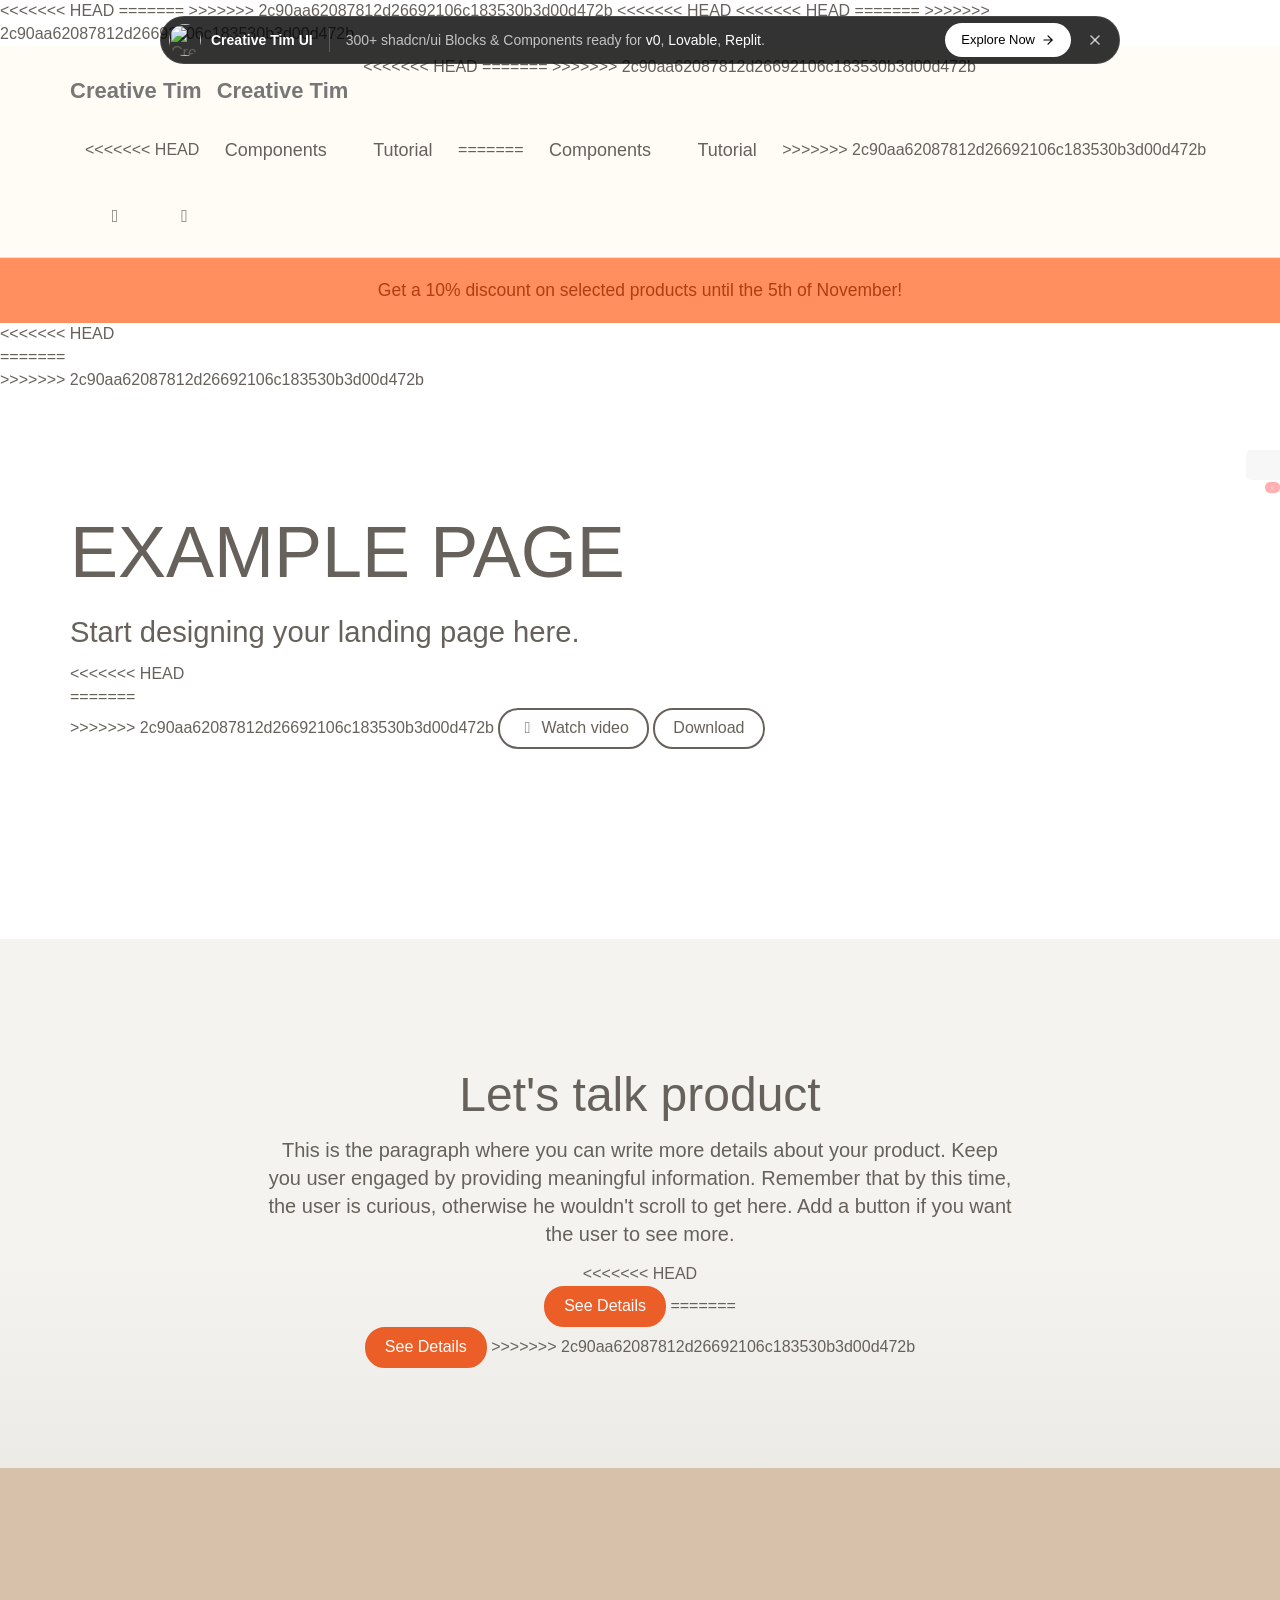
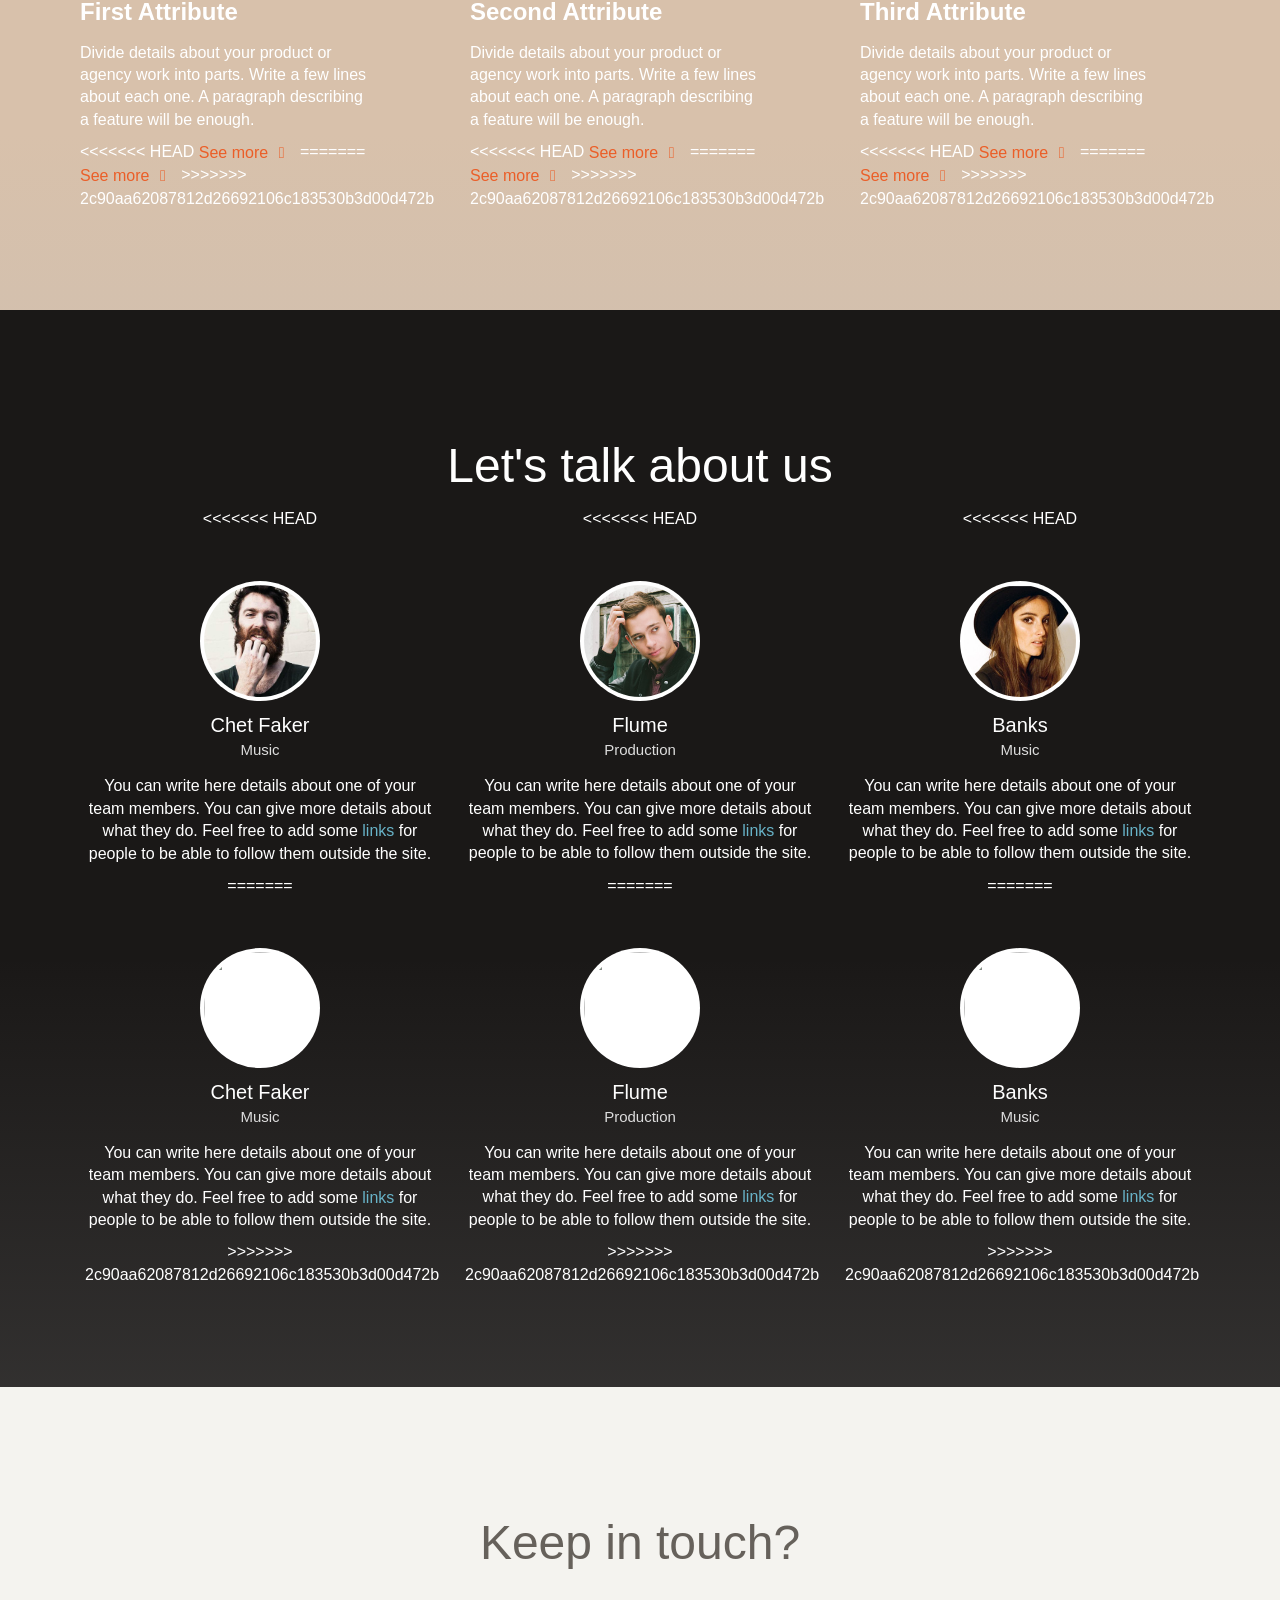
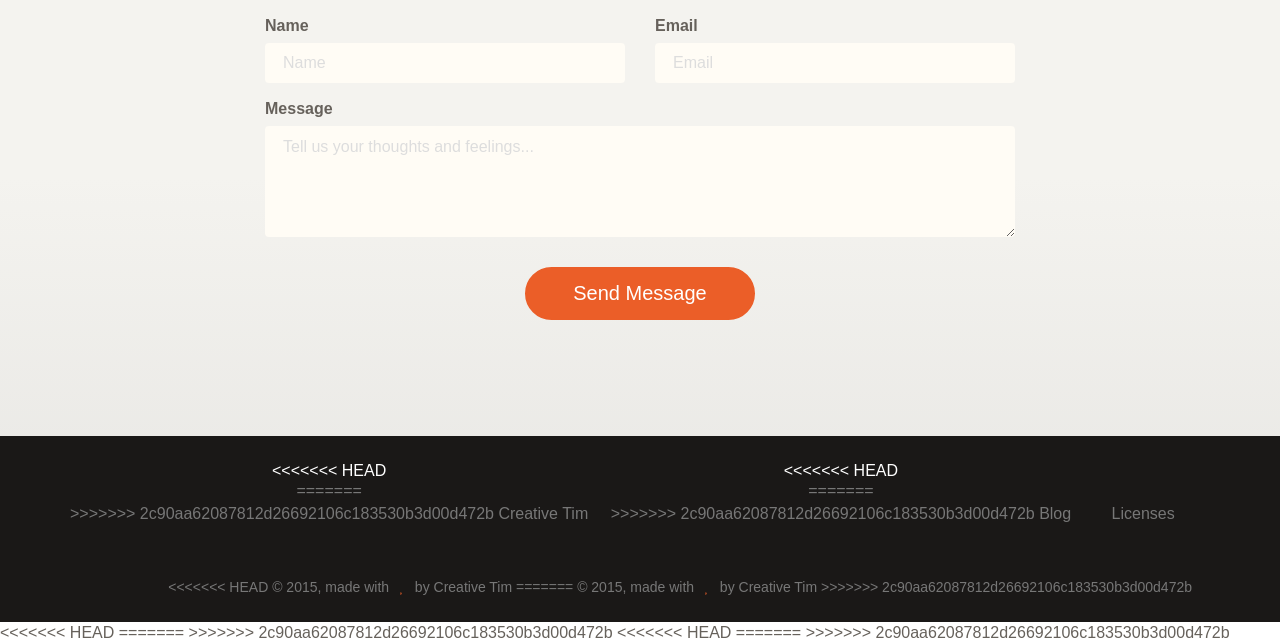
==== commit 101a1d49: "Update Index.html" ====
--- a/Index.html
+++ b/Index.html
@@ -1,13 +1,36 @@
+<<<<<<< HEAD
 <!DOCTYPE html>
 <!-- saved from url=(0277)https://demos.creative-tim.com/bs3/paper-kit/examples/landing.html?_ga=2.127559822.2043290055.1779086779-792380497.1779086779&_gl=1*1j63pkg*_gcl_au*MjExNTY0MjYzMi4xNzc5MDg2ODE4*_ga*NzkyMzgwNDk3LjE3NzkwODY3Nzk.*_ga_LMRL06STSS*czE3NzkwODY3NzkkbzEkZzEkdDE3NzkwODY5NTIkajQ3JGwwJGgw -->
 <html lang="en"><head><meta http-equiv="Content-Type" content="text/html; charset=UTF-8">
 	
 	<link rel="icon" type="image/png" href="https://demos.creative-tim.com/bs3/paper-kit/assets/paper_img/favicon.ico">
 	<meta http-equiv="X-UA-Compatible" content="IE=edge,chrome=1">
+=======
+
+<!-- =========================================================
+* Paper Kit - v1.2.2
+=========================================================
+
+* Product Page: http://www.creative-tim.com/product/paper-kit
+* Copyright 2019 Creative Tim (http://www.creative-tim.com)
+* Licensed under MIT (https://github.com/timcreative/paper-kit/blob/master/LICENSE.md)
+
+=========================================================
+
+* The above copyright notice and this permission notice shall be included in all copies or substantial portions of the Software. -->
+
+<!doctype html>
+<html lang="en">
+<head>
+	<meta charset="utf-8" />
+	<link rel="icon" type="image/png" href="../assets/paper_img/favicon.ico">
+	<meta http-equiv="X-UA-Compatible" content="IE=edge,chrome=1" />
+>>>>>>> 2c90aa62087812d26692106c183530b3d00d472b
 
 	<title>Paper Kit by Creative Tim</title>
 
 	<!-- Canonical SEO -->
+<<<<<<< HEAD
 	<link rel="canonical" href="https://www.creative-tim.com/product/paper-kit">
 
 	<meta content="width=device-width, initial-scale=1.0, maximum-scale=1.0, user-scalable=0" name="viewport">
@@ -24,6 +47,24 @@
     <link href="./Index_files/css(1)" rel="stylesheet" type="text/css">
 		<!-- Google Tag Manager -->
 		<script src="./Index_files/token_create.js.下載"></script><script async="" src="./Index_files/clarity.js.下載"></script><script type="text/javascript" async="" src="./Index_files/identify_5cff1caf.js.下載"></script><script type="text/javascript" async="" src="./Index_files/main.MWJkOTJmOWRkMw.js.下載" data-id="CC6UAQBC77U7GVKHLC4G"></script><script type="text/javascript" async="" src="./Index_files/js"></script><script async="" src="./Index_files/main.948ee93e.js.下載"></script><script type="text/javascript" async="" src="./Index_files/events.js.下載"></script><script type="text/javascript" async="" src="./Index_files/u0t3hpfw7z"></script><script type="text/javascript" async="" src="./Index_files/core.js.下載"></script><script type="text/javascript" async="" src="./Index_files/analytics.js.下載"></script><script type="text/javascript" async="" src="./Index_files/js(1)"></script><script src="./Index_files/111649226022273" async=""></script><script async="" src="./Index_files/fbevents.js.下載"></script><script async="" src="./Index_files/gtm.js.下載"></script><script async="" src="./Index_files/gtm.js.下載"></script><script>(function(w,d,s,l,i){w[l]=w[l]||[];w[l].push({'gtm.start':
+=======
+	<link rel="canonical" href="https://www.creative-tim.com/product/paper-kit"/>
+
+	<meta content='width=device-width, initial-scale=1.0, maximum-scale=1.0, user-scalable=0' name='viewport' />
+    <meta name="viewport" content="width=device-width" />
+
+    <link href="../bootstrap3/css/bootstrap.css" rel="stylesheet" />
+    <link href="../assets/css/ct-paper.css" rel="stylesheet"/>
+    <link href="../assets/css/demo.css" rel="stylesheet" />
+    <link href="../assets/css/examples.css" rel="stylesheet" />
+
+    <!--     Fonts and icons     -->
+    <link href="https://maxcdn.bootstrapcdn.com/font-awesome/4.2.0/css/font-awesome.min.css" rel="stylesheet">
+    <link href='https://fonts.googleapis.com/css?family=Montserrat' rel='stylesheet' type='text/css'>
+    <link href='https://fonts.googleapis.com/css?family=Open+Sans:400,300' rel='stylesheet' type='text/css'>
+		<!-- Google Tag Manager -->
+		<script>(function(w,d,s,l,i){w[l]=w[l]||[];w[l].push({'gtm.start':
+>>>>>>> 2c90aa62087812d26692106c183530b3d00d472b
 		new Date().getTime(),event:'gtm.js'});var f=d.getElementsByTagName(s)[0],
 		j=d.createElement(s),dl=l!='dataLayer'?'&l='+l:'';j.async=true;j.src=
 		'https://www.googletagmanager.com/gtm.js?id='+i+dl;f.parentNode.insertBefore(j,f);
@@ -36,8 +77,13 @@
 'https://www.googletagmanager.com/gtm.js?id='+i+dl;f.parentNode.insertBefore(j,f);
 })(window,document,'script','dataLayer','GTM-NKDMSK6');</script>
 <!-- End Google Tag Manager -->
+<<<<<<< HEAD
 <meta http-equiv="origin-trial" content="A7JYkbIvWKmS8mWYjXO12SIIsfPdI7twY91Y3LWOV/YbZmN1ZhYv8O+Zs6/[base64]"></head>
 		<body data-new-gr-c-s-check-loaded="14.1292.0" data-gr-ext-installed="" style="">
+=======
+</head>
+		<body>
+>>>>>>> 2c90aa62087812d26692106c183530b3d00d472b
 		<!-- Google Tag Manager (noscript) -->
 		<noscript><iframe src="https://www.googletagmanager.com/ns.html?id=GTM-NKDMSK6"
 		height="0" width="0" style="display:none;visibility:hidden"></iframe></noscript>
@@ -53,14 +99,23 @@
             <span class="icon-bar"></span>
             <span class="icon-bar"></span>
           </button>
+<<<<<<< HEAD
           <a class="navbar-brand" href="https://www.creative-tim.com/">Creative Tim</a>
+=======
+          <a class="navbar-brand" href="https://www.creative-tim.com">Creative Tim</a>
+>>>>>>> 2c90aa62087812d26692106c183530b3d00d472b
         </div>
 
         <!-- Collect the nav links, forms, and other content for toggling -->
         <div class="collapse navbar-collapse" id="navigation-example-2">
           <ul class="nav navbar-nav navbar-right">
+<<<<<<< HEAD
                 <a href="https://demos.creative-tim.com/bs3/paper-kit/components.html" class="btn btn-simple">Components</a>
                 <a href="https://demos.creative-tim.com/bs3/paper-kit/tutorial.html" class="btn btn-simple">Tutorial</a>
+=======
+                <a href="../components.html" class="btn btn-simple">Components</a>
+                <a href="../tutorial.html" class="btn btn-simple">Tutorial</a>
+>>>>>>> 2c90aa62087812d26692106c183530b3d00d472b
                 <a href="https://twitter.com/CreativeTim" target="_blank" class="btn btn-simple"><i class="fa fa-twitter"></i></a>
                 <a href="https://www.facebook.com/CreativeTim" target="_blank" class="btn btn-simple"><i class="fa fa-facebook"></i></a>
            </ul>
@@ -74,12 +129,20 @@
     </div>
 
     <div class="wrapper">
+<<<<<<< HEAD
         <div class="landing-header" style="background-image: url(&#39;../assets/paper_img/cat.jpg&#39;);">
+=======
+        <div class="landing-header" style="background-image: url('../assets/paper_img/cat.jpg');">
+>>>>>>> 2c90aa62087812d26692106c183530b3d00d472b
             <div class="container">
                 <div class="motto">
                     <h1 class="title-uppercase">Example page</h1>
                     <h3>Start designing your landing page here.</h3>
+<<<<<<< HEAD
                     <br>
+=======
+                    <br />
+>>>>>>> 2c90aa62087812d26692106c183530b3d00d472b
                     <a href="https://www.youtube.com/watch?v=dQw4w9WgXcQ" class="btn"><i class="fa fa-play"></i>Watch video</a>
                     <a class="btn">Download</a>
                 </div>
@@ -92,8 +155,13 @@
                         <div class="col-md-8 col-md-offset-2">
                             <h2>Let's talk product</h2>
                             <h5>This is the paragraph where you can write more details about your product. Keep you user engaged by providing meaningful information. Remember that by this time, the user is curious, otherwise he wouldn't scroll to get here. Add a button if you want the user to see more.</h5>
+<<<<<<< HEAD
                             <br>
                             <a href="https://demos.creative-tim.com/bs3/paper-kit/examples/landing.html?_ga=2.127559822.2043290055.1779086779-792380497.1779086779&amp;_gl=1*1j63pkg*_gcl_au*MjExNTY0MjYzMi4xNzc5MDg2ODE4*_ga*NzkyMzgwNDk3LjE3NzkwODY3Nzk.*_ga_LMRL06STSS*czE3NzkwODY3NzkkbzEkZzEkdDE3NzkwODY5NTIkajQ3JGwwJGgw#" class="btn btn-danger btn-fill">See Details</a>
+=======
+                            <br />
+                            <a href="#" class="btn btn-danger btn-fill">See Details</a>
+>>>>>>> 2c90aa62087812d26692106c183530b3d00d472b
                         </div>
                     </div>
                 </div>
@@ -105,17 +173,29 @@
                         <div class="col-md-4 column">
                             <h4>First Attribute</h4>
                             <p>Divide details about your product or agency work into parts. Write a few lines about each one. A paragraph describing a feature will be enough.</p>
+<<<<<<< HEAD
                             <a class="btn btn-danger btn-simple" href="https://demos.creative-tim.com/bs3/paper-kit/examples/landing.html?_ga=2.127559822.2043290055.1779086779-792380497.1779086779&amp;_gl=1*1j63pkg*_gcl_au*MjExNTY0MjYzMi4xNzc5MDg2ODE4*_ga*NzkyMzgwNDk3LjE3NzkwODY3Nzk.*_ga_LMRL06STSS*czE3NzkwODY3NzkkbzEkZzEkdDE3NzkwODY5NTIkajQ3JGwwJGgw#">See more <i class="fa fa-chevron-right"></i></a>
+=======
+                            <a class="btn btn-danger btn-simple" href="#">See more <i class="fa fa-chevron-right"></i></a>
+>>>>>>> 2c90aa62087812d26692106c183530b3d00d472b
                         </div>
                         <div class="col-md-4 column">
                             <h4>Second Attribute</h4>
                             <p>Divide details about your product or agency work into parts. Write a few lines about each one. A paragraph describing a feature will be enough.</p>
+<<<<<<< HEAD
                             <a class="btn btn-danger btn-simple" href="https://demos.creative-tim.com/bs3/paper-kit/examples/landing.html?_ga=2.127559822.2043290055.1779086779-792380497.1779086779&amp;_gl=1*1j63pkg*_gcl_au*MjExNTY0MjYzMi4xNzc5MDg2ODE4*_ga*NzkyMzgwNDk3LjE3NzkwODY3Nzk.*_ga_LMRL06STSS*czE3NzkwODY3NzkkbzEkZzEkdDE3NzkwODY5NTIkajQ3JGwwJGgw#">See more <i class="fa fa-chevron-right"></i></a>
+=======
+                            <a class="btn btn-danger btn-simple" href="#">See more <i class="fa fa-chevron-right"></i></a>
+>>>>>>> 2c90aa62087812d26692106c183530b3d00d472b
                         </div>
                         <div class="col-md-4 column">
                             <h4>Third Attribute</h4>
                             <p>Divide details about your product or agency work into parts. Write a few lines about each one. A paragraph describing a feature will be enough.</p>
+<<<<<<< HEAD
                             <a class="btn btn-danger btn-simple" href="https://demos.creative-tim.com/bs3/paper-kit/examples/landing.html?_ga=2.127559822.2043290055.1779086779-792380497.1779086779&amp;_gl=1*1j63pkg*_gcl_au*MjExNTY0MjYzMi4xNzc5MDg2ODE4*_ga*NzkyMzgwNDk3LjE3NzkwODY3Nzk.*_ga_LMRL06STSS*czE3NzkwODY3NzkkbzEkZzEkdDE3NzkwODY5NTIkajQ3JGwwJGgw#">See more <i class="fa fa-chevron-right"></i></a>
+=======
+                            <a class="btn btn-danger btn-simple" href="#">See more <i class="fa fa-chevron-right"></i></a>
+>>>>>>> 2c90aa62087812d26692106c183530b3d00d472b
                         </div>
                     </div>
                 </div>
@@ -126,23 +206,41 @@
                     <h2>Let's talk about us</h2>
                     <div class="col-md-4">
                         <div class="team-player">
+<<<<<<< HEAD
                             <img src="./Index_files/chet_faker_2.jpg" alt="Thumbnail Image" class="img-circle img-responsive">
                             <h5>Chet Faker <br><small class="text-muted">Music</small></h5>
                             <p>You can write here details about one of your team members. You can give more details about what they do. Feel free to add some <a href="https://demos.creative-tim.com/bs3/paper-kit/examples/landing.html?_ga=2.127559822.2043290055.1779086779-792380497.1779086779&amp;_gl=1*1j63pkg*_gcl_au*MjExNTY0MjYzMi4xNzc5MDg2ODE4*_ga*NzkyMzgwNDk3LjE3NzkwODY3Nzk.*_ga_LMRL06STSS*czE3NzkwODY3NzkkbzEkZzEkdDE3NzkwODY5NTIkajQ3JGwwJGgw#">links</a> for people to be able to follow them outside the site.</p>
+=======
+                            <img src="../assets/paper_img/chet_faker_2.jpg" alt="Thumbnail Image" class="img-circle img-responsive">
+                            <h5>Chet Faker <br /><small class="text-muted">Music</small></h5>
+                            <p>You can write here details about one of your team members. You can give more details about what they do. Feel free to add some <a href="#">links</a> for people to be able to follow them outside the site.</p>
+>>>>>>> 2c90aa62087812d26692106c183530b3d00d472b
                         </div>
                     </div>
                     <div class="col-md-4">
                         <div class="team-player">
+<<<<<<< HEAD
                             <img src="./Index_files/flume.jpg" alt="Thumbnail Image" class="img-circle img-responsive">
                             <h5>Flume <br><small class="text-muted">Production</small></h5>
                             <p>You can write here details about one of your team members. You can give more details about what they do. Feel free to add some <a href="https://demos.creative-tim.com/bs3/paper-kit/examples/landing.html?_ga=2.127559822.2043290055.1779086779-792380497.1779086779&amp;_gl=1*1j63pkg*_gcl_au*MjExNTY0MjYzMi4xNzc5MDg2ODE4*_ga*NzkyMzgwNDk3LjE3NzkwODY3Nzk.*_ga_LMRL06STSS*czE3NzkwODY3NzkkbzEkZzEkdDE3NzkwODY5NTIkajQ3JGwwJGgw#">links</a> for people to be able to follow them outside the site.</p>
+=======
+                            <img src="../assets/paper_img/flume.jpg" alt="Thumbnail Image" class="img-circle img-responsive">
+                            <h5>Flume <br /><small class="text-muted">Production</small></h5>
+                            <p>You can write here details about one of your team members. You can give more details about what they do. Feel free to add some <a href="#">links</a> for people to be able to follow them outside the site.</p>
+>>>>>>> 2c90aa62087812d26692106c183530b3d00d472b
                         </div>
                     </div>
                     <div class="col-md-4">
                         <div class="team-player">
+<<<<<<< HEAD
                             <img src="./Index_files/banks.jpg" alt="Thumbnail Image" class="img-circle img-circle img-responsive">
                             <h5>Banks <br><small class="text-muted">Music</small></h5>
                             <p>You can write here details about one of your team members. You can give more details about what they do. Feel free to add some <a href="https://demos.creative-tim.com/bs3/paper-kit/examples/landing.html?_ga=2.127559822.2043290055.1779086779-792380497.1779086779&amp;_gl=1*1j63pkg*_gcl_au*MjExNTY0MjYzMi4xNzc5MDg2ODE4*_ga*NzkyMzgwNDk3LjE3NzkwODY3Nzk.*_ga_LMRL06STSS*czE3NzkwODY3NzkkbzEkZzEkdDE3NzkwODY5NTIkajQ3JGwwJGgw#">links</a> for people to be able to follow them outside the site.</p>
+=======
+                            <img src="../assets/paper_img/banks.jpg" alt="Thumbnail Image" class="img-circle img-circle img-responsive">
+                            <h5>Banks <br /><small class="text-muted">Music</small></h5>
+                            <p>You can write here details about one of your team members. You can give more details about what they do. Feel free to add some <a href="#">links</a> for people to be able to follow them outside the site.</p>
+>>>>>>> 2c90aa62087812d26692106c183530b3d00d472b
                         </div>
                     </div>
                 </div>
@@ -186,12 +284,20 @@
                 <ul>
 
                     <li>
+<<<<<<< HEAD
                         <a href="https://www.creative-tim.com/">
+=======
+                        <a href="https://www.creative-tim.com">
+>>>>>>> 2c90aa62087812d26692106c183530b3d00d472b
                             Creative Tim
                         </a>
                     </li>
                     <li>
+<<<<<<< HEAD
                         <a href="http://blog.creative-tim.com/">
+=======
+                        <a href="http://blog.creative-tim.com">
+>>>>>>> 2c90aa62087812d26692106c183530b3d00d472b
                            Blog
                         </a>
                     </li>
@@ -203,11 +309,16 @@
                 </ul>
             </nav>
             <div class="copyright pull-right">
+<<<<<<< HEAD
                 © 2015, made with <i class="fa fa-heart heart"></i> by Creative Tim
+=======
+                &copy; 2015, made with <i class="fa fa-heart heart"></i> by Creative Tim
+>>>>>>> 2c90aa62087812d26692106c183530b3d00d472b
             </div>
         </div>
     </footer>
 
+<<<<<<< HEAD
 <script defer="" src="./Index_files/v833ccba57c9e4d2798f2e76cebdd09a11778172276447" integrity="sha512-57MDmcccJXYtNnH+ZiBwzC4jb2rvgVCEokYN+L/nLlmO8rfYT/gIpW2A569iJ/3b+0UEasghjuZH/ma3wIs/EQ==" data-cf-beacon="{&quot;version&quot;:&quot;2024.11.0&quot;,&quot;token&quot;:&quot;1b7cbb72744b40c580f8633c6b62637e&quot;,&quot;server_timing&quot;:{&quot;name&quot;:{&quot;cfCacheStatus&quot;:true,&quot;cfEdge&quot;:true,&quot;cfExtPri&quot;:true,&quot;cfL4&quot;:true,&quot;cfOrigin&quot;:true,&quot;cfSpeedBrain&quot;:true},&quot;location_startswith&quot;:null}}" crossorigin="anonymous"></script>
 
 
@@ -225,6 +336,25 @@
 <script src="./Index_files/ct-paper.js.下載"></script>
 
 <script src="./Index_files/demo.js.下載"></script>
+=======
+<script defer src="https://static.cloudflareinsights.com/beacon.min.js/v833ccba57c9e4d2798f2e76cebdd09a11778172276447" integrity="sha512-57MDmcccJXYtNnH+ZiBwzC4jb2rvgVCEokYN+L/nLlmO8rfYT/gIpW2A569iJ/3b+0UEasghjuZH/ma3wIs/EQ==" data-cf-beacon='{"version":"2024.11.0","token":"1b7cbb72744b40c580f8633c6b62637e","server_timing":{"name":{"cfCacheStatus":true,"cfEdge":true,"cfExtPri":true,"cfL4":true,"cfOrigin":true,"cfSpeedBrain":true},"location_startswith":null}}' crossorigin="anonymous"></script>
+</body>
+
+<script src="../assets/js/jquery-1.10.2.js" type="text/javascript"></script>
+<script src="../assets/js/jquery-ui-1.10.4.custom.min.js" type="text/javascript"></script>
+
+<script src="../bootstrap3/js/bootstrap.js" type="text/javascript"></script>
+
+<!--  Plugins -->
+<script src="../assets/js/ct-paper-checkbox.js"></script>
+<script src="../assets/js/ct-paper-radio.js"></script>
+<script src="../assets/js/bootstrap-select.js"></script>
+<script src="../assets/js/bootstrap-datepicker.js"></script>
+
+<script src="../assets/js/ct-paper.js"></script>
+
+<script src="../assets/js/demo.js"></script>
+>>>>>>> 2c90aa62087812d26692106c183530b3d00d472b
 
 <script>
   // Facebook Pixel Code Don't Delete
@@ -248,6 +378,7 @@
   />
 </noscript>
 
+<<<<<<< HEAD
 
 <style>
   @import url('https://fonts.googleapis.com/css2?family=Inter:wght@400;500;600&display=swap');
@@ -533,4 +664,7 @@
       div.grammarly-desktop-integration:before {
         content: attr(data-content);
       }
-    </style><div aria-label="grammarly-integration" role="group" class="grammarly-desktop-integration" data-content="{&quot;mode&quot;:&quot;full&quot;,&quot;isActive&quot;:true,&quot;isUserDisabled&quot;:false}"></div></template></grammarly-desktop-integration></html>+    </style><div aria-label="grammarly-integration" role="group" class="grammarly-desktop-integration" data-content="{&quot;mode&quot;:&quot;full&quot;,&quot;isActive&quot;:true,&quot;isUserDisabled&quot;:false}"></div></template></grammarly-desktop-integration></html>
+=======
+</html>
+>>>>>>> 2c90aa62087812d26692106c183530b3d00d472b
